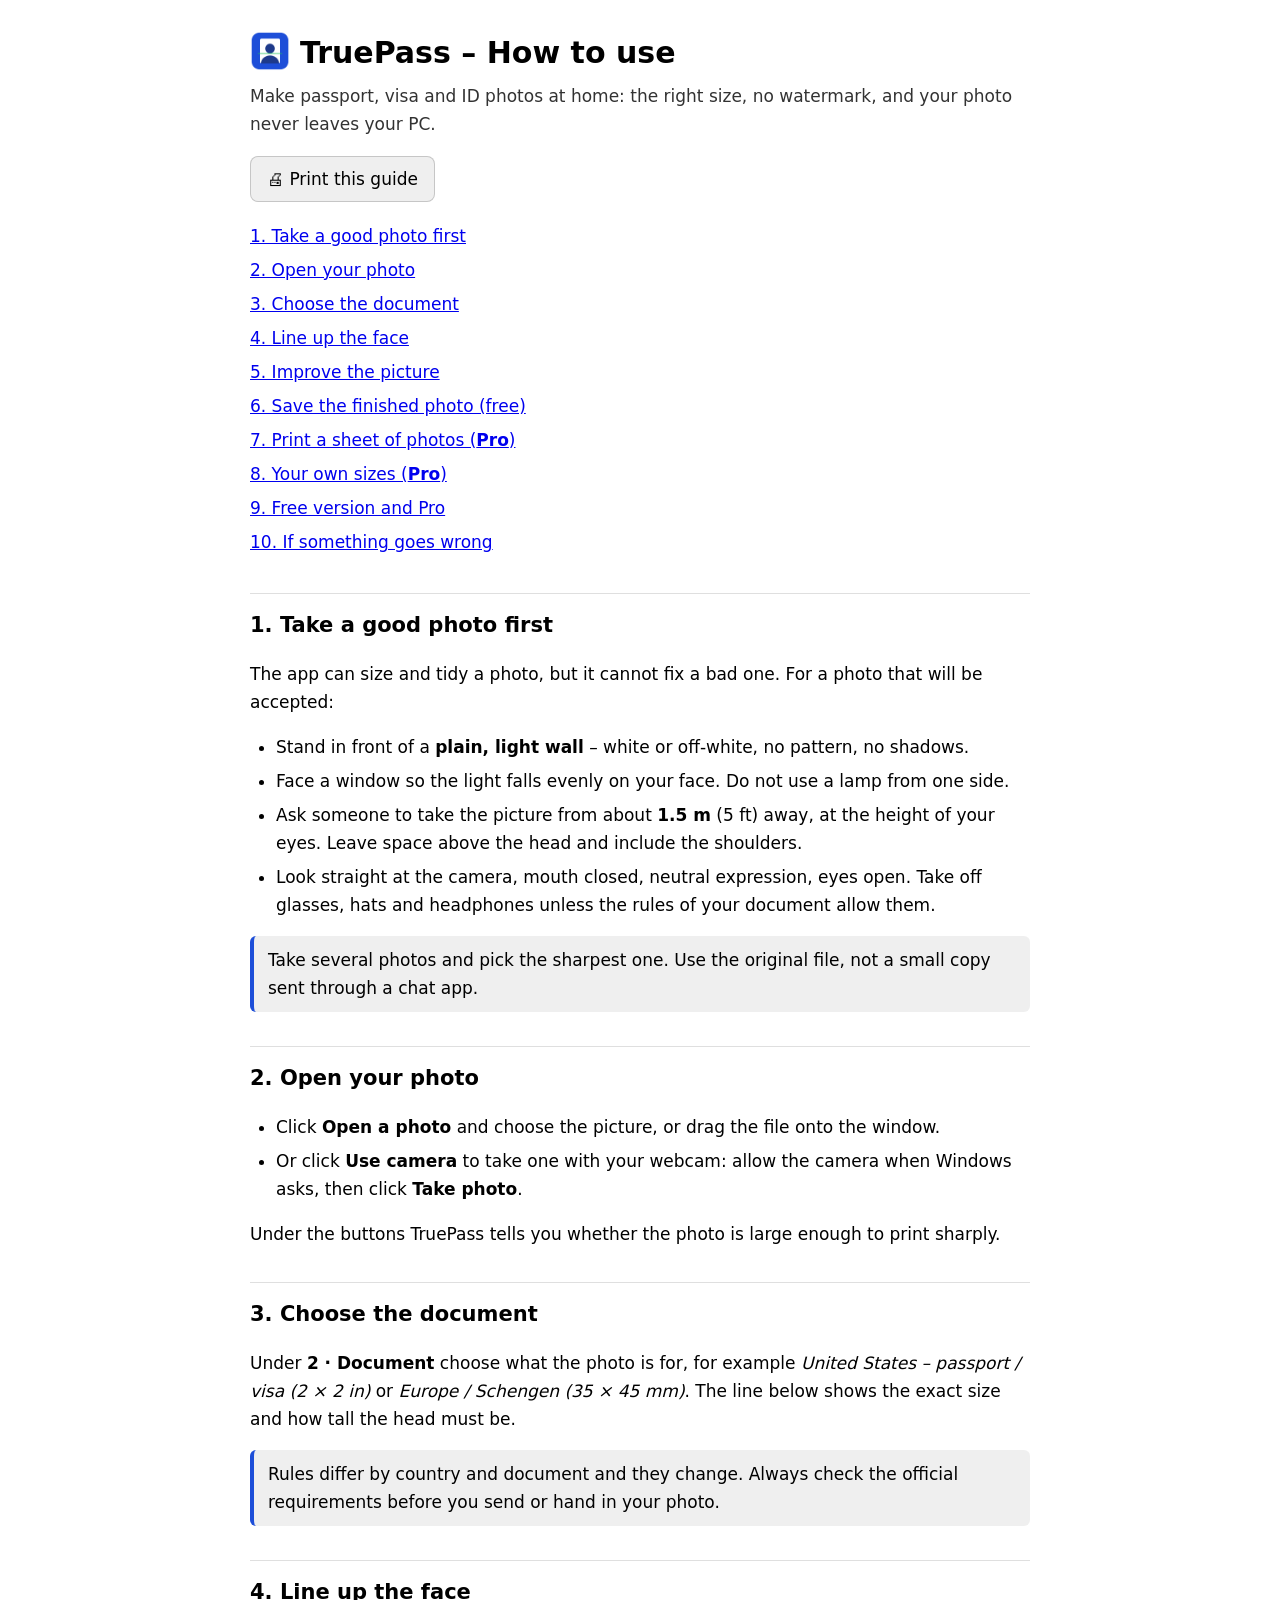
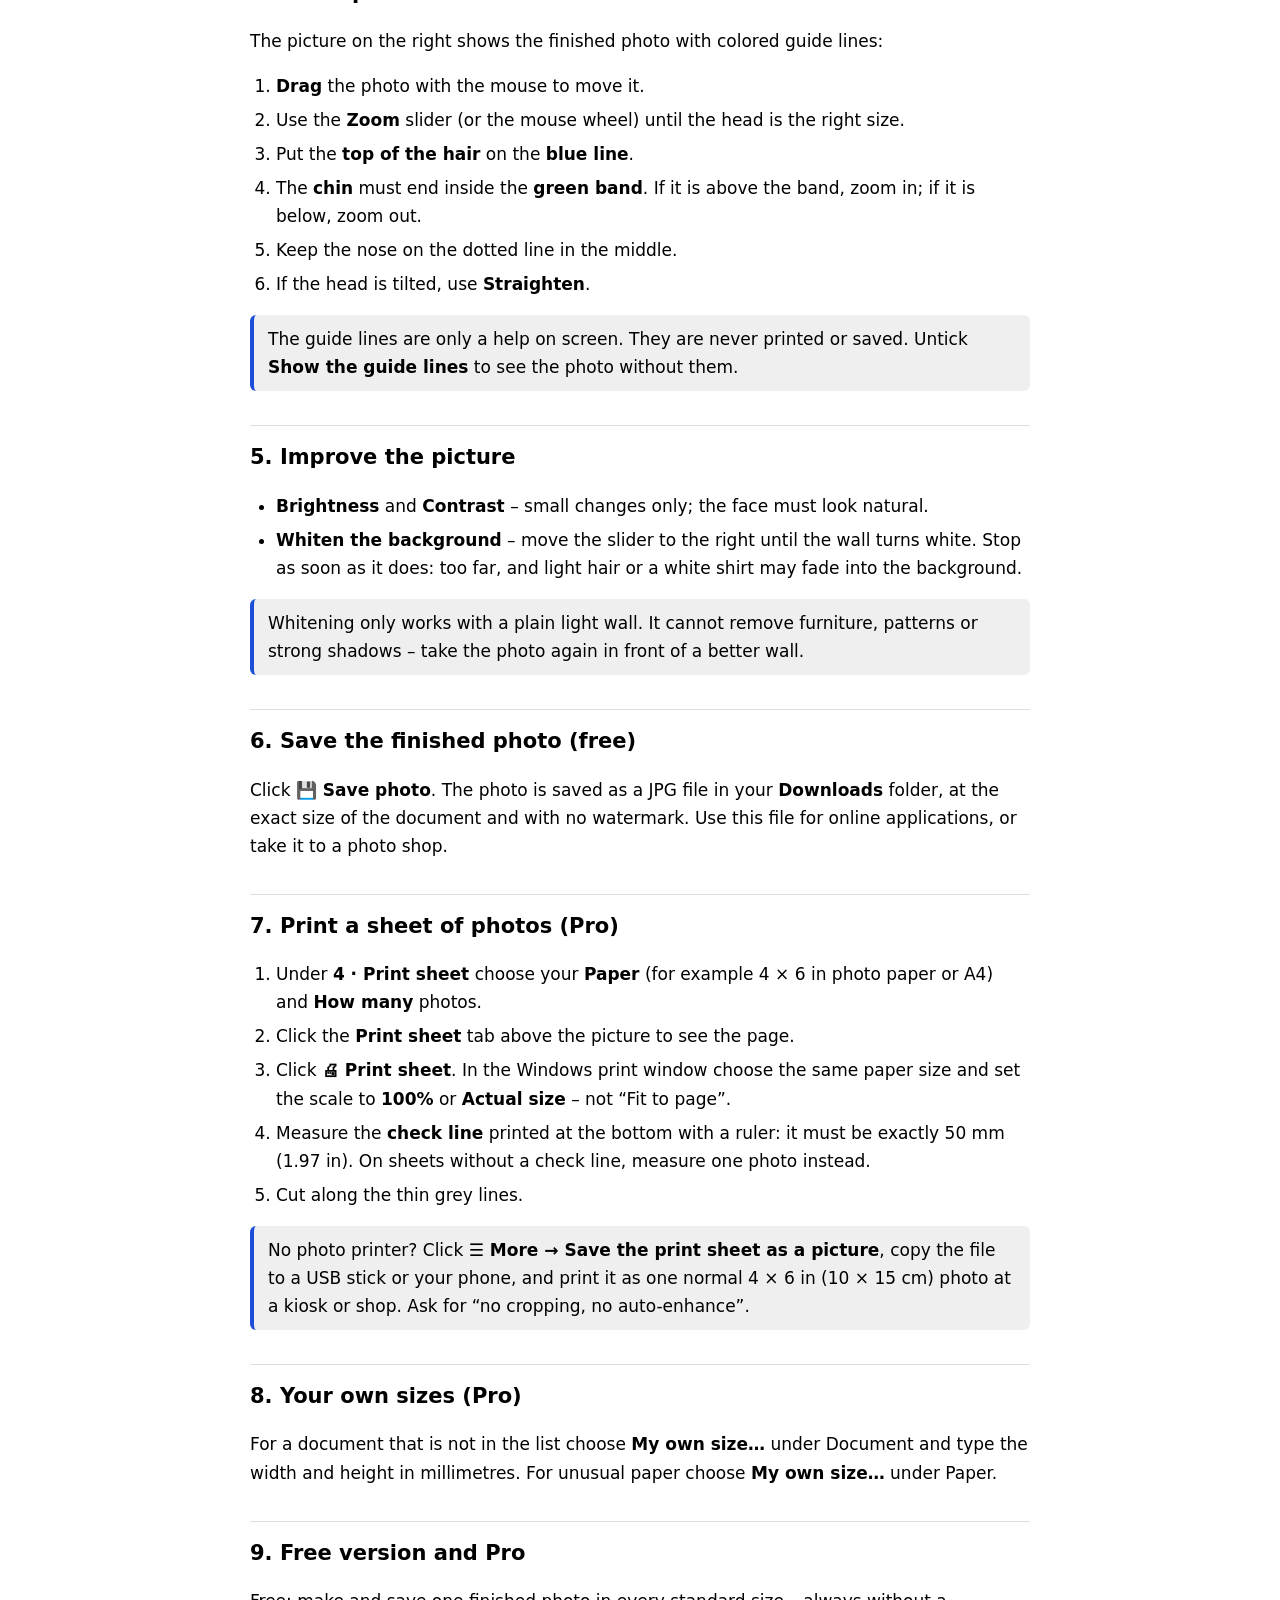
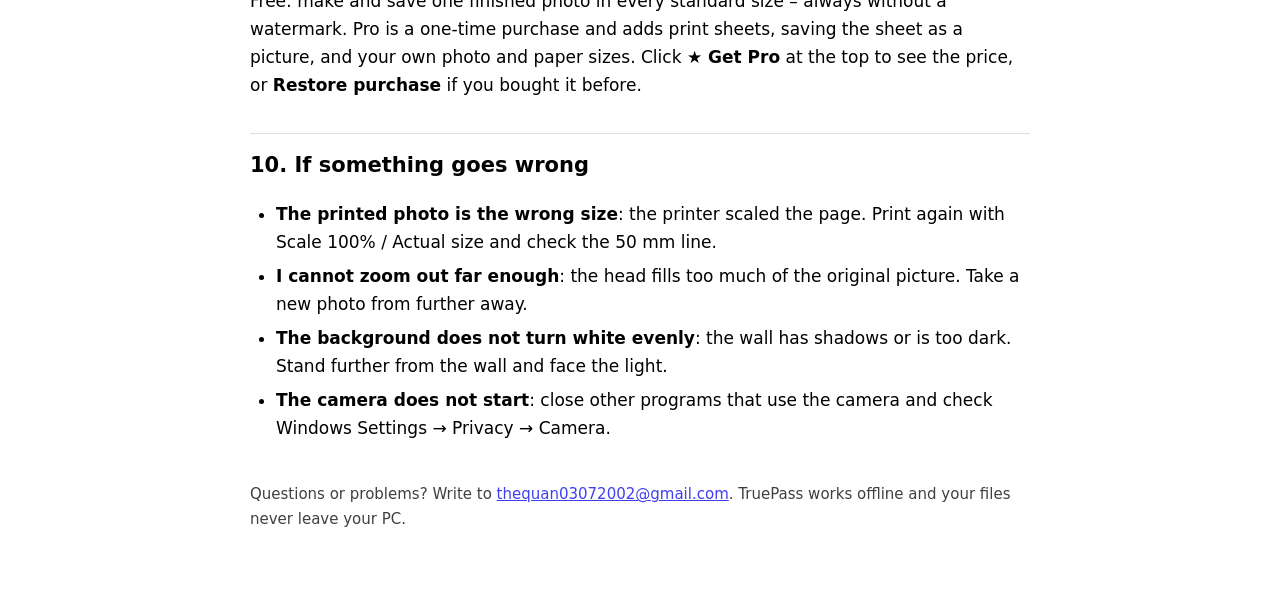
==== help.html @ 4501da46 "Add how-to-use guide" ====
<!doctype html><html lang="en"><head><meta charset="utf-8"><meta name="viewport" content="width=device-width, initial-scale=1"><title>TruePass – How to use</title><link rel="icon" href="icon-192.png"><style>:root{--a:#1d4ed8;color-scheme:light dark}body{font:17px/1.65 "Segoe UI",system-ui,sans-serif;max-width:780px;margin:0 auto;padding:28px 20px 60px}h1{font-size:30px;margin:0 0 4px}h1 img{vertical-align:-8px;border-radius:8px;margin-right:10px}h2{font-size:21px;margin:34px 0 8px;padding-top:14px;border-top:1px solid #8884}.lead{opacity:.8;margin:0 0 18px}ol,ul{padding-left:26px}li{margin:6px 0}.tip{border-left:4px solid var(--a);background:#8882;padding:10px 14px;border-radius:6px;margin:12px 0}.toc a{display:block;padding:3px 0}kbd{border:1px solid #8886;border-bottom-width:2px;border-radius:5px;padding:1px 6px;font:14px "Segoe UI",sans-serif}.foot{margin-top:40px;opacity:.75;font-size:15px}button{font:inherit;padding:8px 16px;border-radius:8px;border:1px solid #8886;cursor:pointer}@media print{.noprint{display:none}}</style></head><body><h1><img src="icon-192.png" width="40" height="40" alt="">TruePass – How to use</h1><p class="lead">Make passport, visa and ID photos at home: the right size, no watermark, and your photo never leaves your PC.</p><p class="noprint"><button onclick="print()">🖨 Print this guide</button></p><div class="toc noprint"><a href="#s0">1. Take a good photo first</a><a href="#s1">2. Open your photo</a><a href="#s2">3. Choose the document</a><a href="#s3">4. Line up the face</a><a href="#s4">5. Improve the picture</a><a href="#s5">6. Save the finished photo (free)</a><a href="#s6">7. Print a sheet of photos (<b>Pro</b>)</a><a href="#s7">8. Your own sizes (<b>Pro</b>)</a><a href="#s8">9. Free version and Pro</a><a href="#s9">10. If something goes wrong</a></div><h2 id="s0">1. Take a good photo first</h2><p>The app can size and tidy a photo, but it cannot fix a bad one. For a photo that will be accepted:</p><ul><li>Stand in front of a <b>plain, light wall</b> – white or off-white, no pattern, no shadows.</li><li>Face a window so the light falls evenly on your face. Do not use a lamp from one side.</li><li>Ask someone to take the picture from about <b>1.5 m</b> (5 ft) away, at the height of your eyes. Leave space above the head and include the shoulders.</li><li>Look straight at the camera, mouth closed, neutral expression, eyes open. Take off glasses, hats and headphones unless the rules of your document allow them.</li></ul><p class="tip">Take several photos and pick the sharpest one. Use the original file, not a small copy sent through a chat app.</p><h2 id="s1">2. Open your photo</h2><ul><li>Click <b>Open a photo</b> and choose the picture, or drag the file onto the window.</li><li>Or click <b>Use camera</b> to take one with your webcam: allow the camera when Windows asks, then click <b>Take photo</b>.</li></ul><p>Under the buttons TruePass tells you whether the photo is large enough to print sharply.</p><h2 id="s2">3. Choose the document</h2><p>Under <b>2 · Document</b> choose what the photo is for, for example <i>United States – passport / visa (2 × 2 in)</i> or <i>Europe / Schengen (35 × 45 mm)</i>. The line below shows the exact size and how tall the head must be.</p><p class="tip">Rules differ by country and document and they change. Always check the official requirements before you send or hand in your photo.</p><h2 id="s3">4. Line up the face</h2><p>The picture on the right shows the finished photo with colored guide lines:</p><ol><li><b>Drag</b> the photo with the mouse to move it.</li><li>Use the <b>Zoom</b> slider (or the mouse wheel) until the head is the right size.</li><li>Put the <b>top of the hair</b> on the <b>blue line</b>.</li><li>The <b>chin</b> must end inside the <b>green band</b>. If it is above the band, zoom in; if it is below, zoom out.</li><li>Keep the nose on the dotted line in the middle.</li><li>If the head is tilted, use <b>Straighten</b>.</li></ol><p class="tip">The guide lines are only a help on screen. They are never printed or saved. Untick <b>Show the guide lines</b> to see the photo without them.</p><h2 id="s4">5. Improve the picture</h2><ul><li><b>Brightness</b> and <b>Contrast</b> – small changes only; the face must look natural.</li><li><b>Whiten the background</b> – move the slider to the right until the wall turns white. Stop as soon as it does: too far, and light hair or a white shirt may fade into the background.</li></ul><p class="tip">Whitening only works with a plain light wall. It cannot remove furniture, patterns or strong shadows – take the photo again in front of a better wall.</p><h2 id="s5">6. Save the finished photo (free)</h2><p>Click <b>💾 Save photo</b>. The photo is saved as a JPG file in your <b>Downloads</b> folder, at the exact size of the document and with no watermark. Use this file for online applications, or take it to a photo shop.</p><h2 id="s6">7. Print a sheet of photos (<b>Pro</b>)</h2><ol><li>Under <b>4 · Print sheet</b> choose your <b>Paper</b> (for example 4 × 6 in photo paper or A4) and <b>How many</b> photos.</li><li>Click the <b>Print sheet</b> tab above the picture to see the page.</li><li>Click <b>🖨 Print sheet</b>. In the Windows print window choose the same paper size and set the scale to <b>100%</b> or <b>Actual size</b> – not “Fit to page”.</li><li>Measure the <b>check line</b> printed at the bottom with a ruler: it must be exactly 50 mm (1.97 in). On sheets without a check line, measure one photo instead.</li><li>Cut along the thin grey lines.</li></ol><p class="tip">No photo printer? Click <b>☰ More → Save the print sheet as a picture</b>, copy the file to a USB stick or your phone, and print it as one normal 4 × 6 in (10 × 15 cm) photo at a kiosk or shop. Ask for “no cropping, no auto-enhance”.</p><h2 id="s7">8. Your own sizes (<b>Pro</b>)</h2><p>For a document that is not in the list choose <b>My own size…</b> under Document and type the width and height in millimetres. For unusual paper choose <b>My own size…</b> under Paper.</p><h2 id="s8">9. Free version and Pro</h2><p>Free: make and save one finished photo in every standard size – always without a watermark. Pro is a one-time purchase and adds print sheets, saving the sheet as a picture, and your own photo and paper sizes. Click <b>★ Get Pro</b> at the top to see the price, or <b>Restore purchase</b> if you bought it before.</p><h2 id="s9">10. If something goes wrong</h2><ul><li><b>The printed photo is the wrong size</b>: the printer scaled the page. Print again with Scale 100% / Actual size and check the 50 mm line.</li><li><b>I cannot zoom out far enough</b>: the head fills too much of the original picture. Take a new photo from further away.</li><li><b>The background does not turn white evenly</b>: the wall has shadows or is too dark. Stand further from the wall and face the light.</li><li><b>The camera does not start</b>: close other programs that use the camera and check Windows Settings → Privacy → Camera.</li></ul><p class="foot">Questions or problems? Write to <a href="mailto:thequan03072002@gmail.com">thequan03072002@gmail.com</a>. TruePass works offline and your files never leave your PC.</p></body></html>
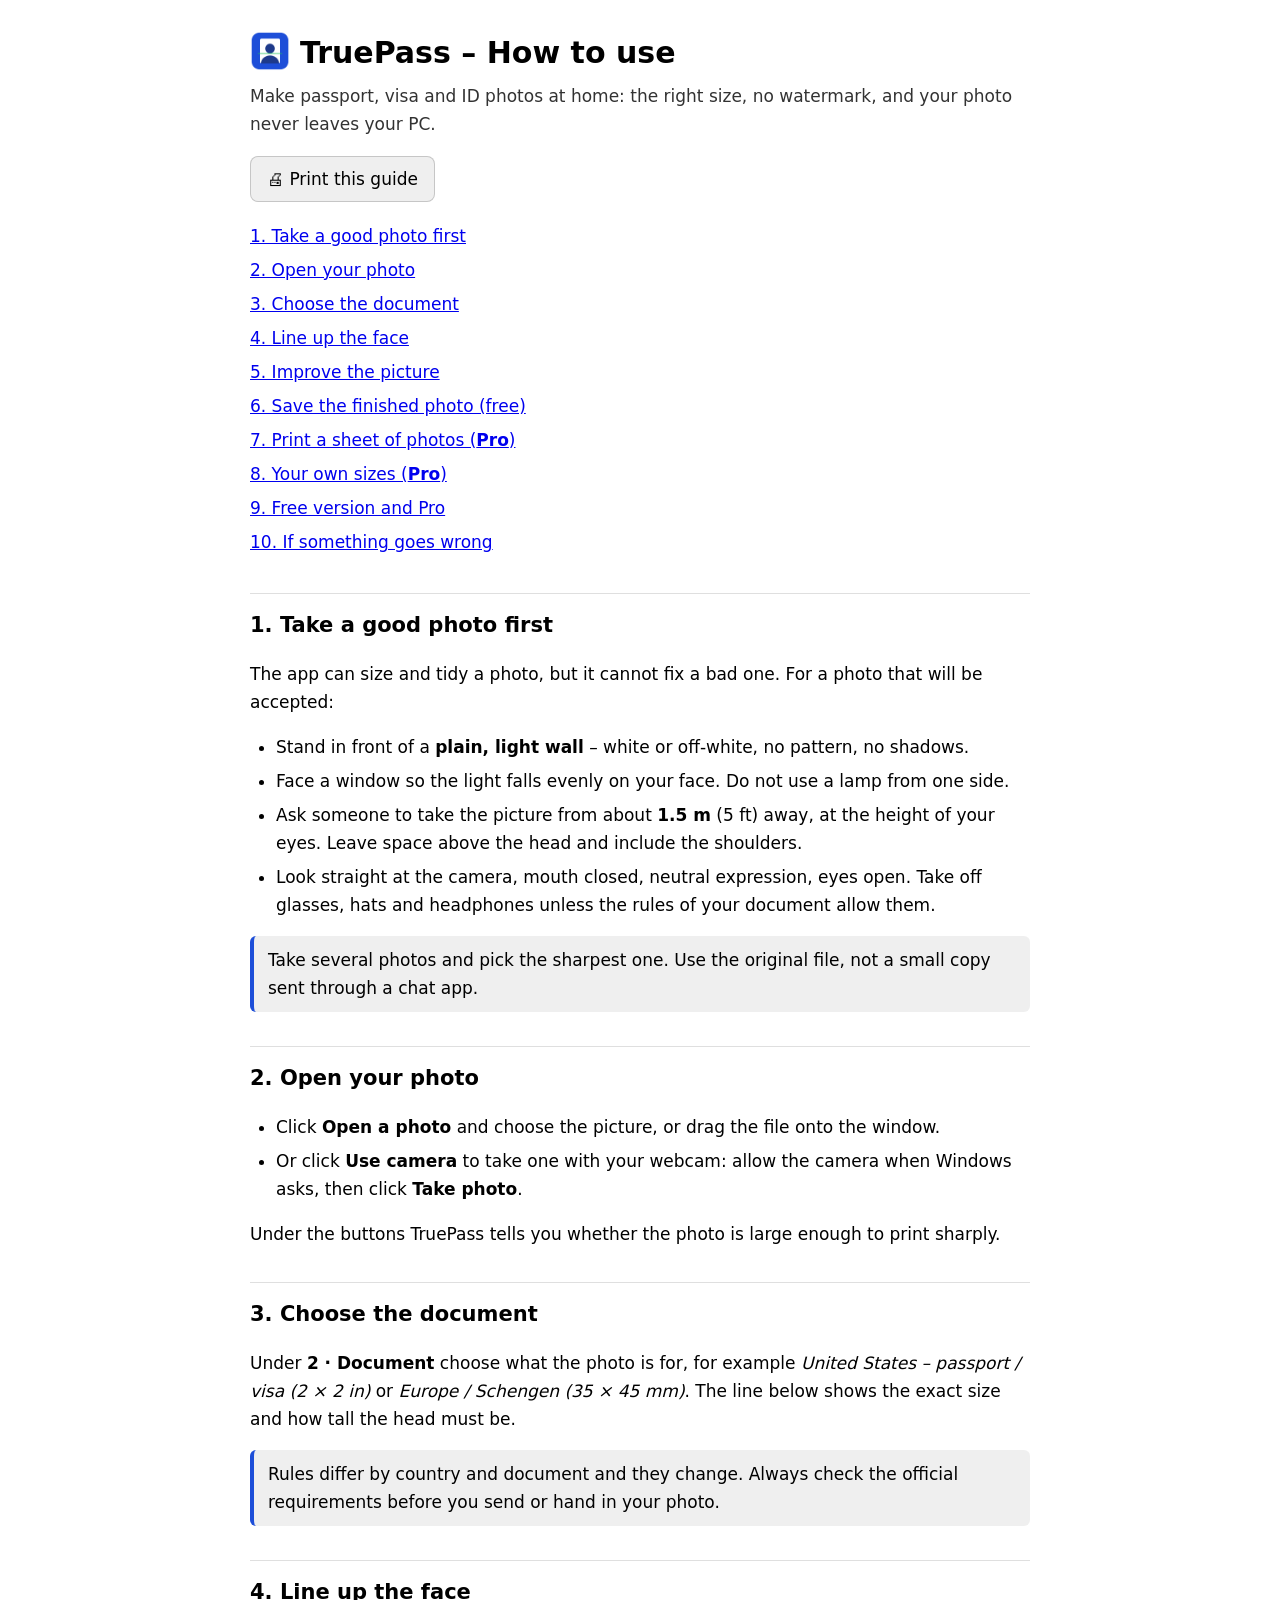
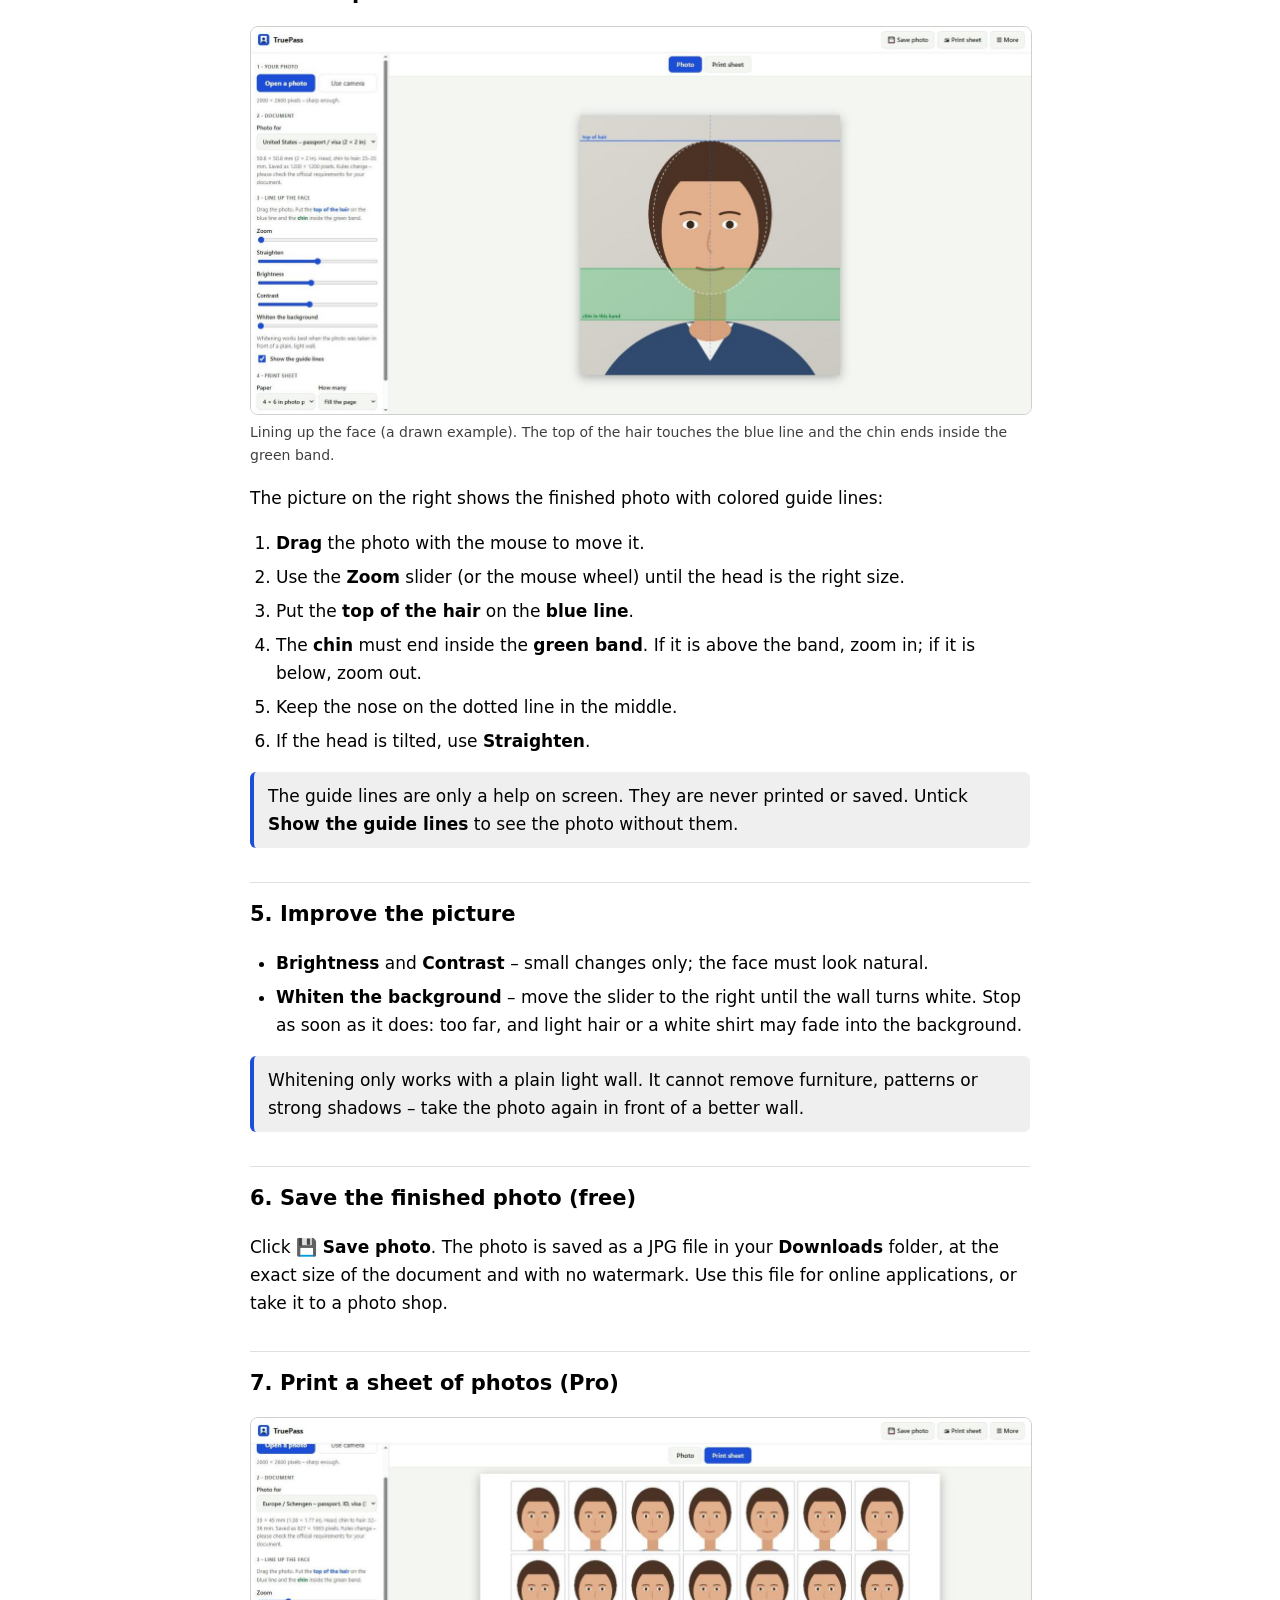
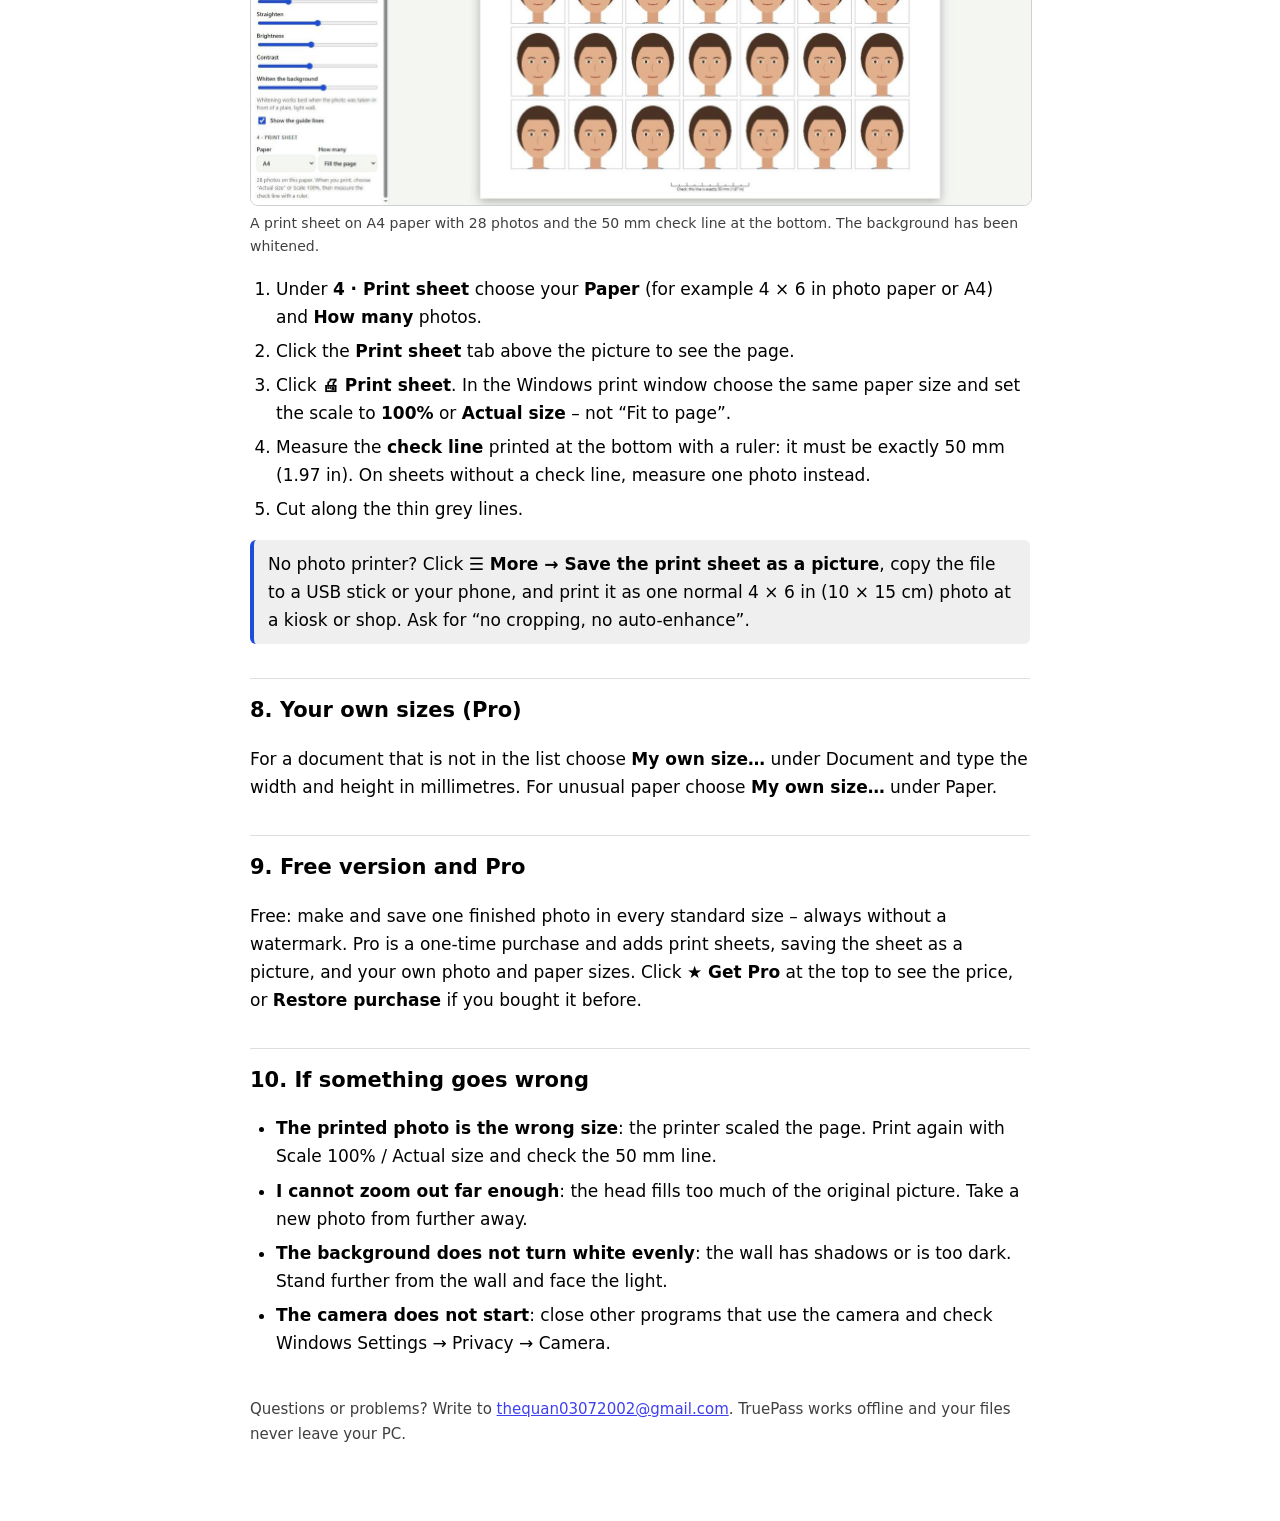
==== commit ba7bf684: "Add pictures to the guide" ====
--- a/help.html
+++ b/help.html
@@ -1 +1 @@
-<!doctype html><html lang="en"><head><meta charset="utf-8"><meta name="viewport" content="width=device-width, initial-scale=1"><title>TruePass – How to use</title><link rel="icon" href="icon-192.png"><style>:root{--a:#1d4ed8;color-scheme:light dark}body{font:17px/1.65 "Segoe UI",system-ui,sans-serif;max-width:780px;margin:0 auto;padding:28px 20px 60px}h1{font-size:30px;margin:0 0 4px}h1 img{vertical-align:-8px;border-radius:8px;margin-right:10px}h2{font-size:21px;margin:34px 0 8px;padding-top:14px;border-top:1px solid #8884}.lead{opacity:.8;margin:0 0 18px}ol,ul{padding-left:26px}li{margin:6px 0}.tip{border-left:4px solid var(--a);background:#8882;padding:10px 14px;border-radius:6px;margin:12px 0}.toc a{display:block;padding:3px 0}kbd{border:1px solid #8886;border-bottom-width:2px;border-radius:5px;padding:1px 6px;font:14px "Segoe UI",sans-serif}.foot{margin-top:40px;opacity:.75;font-size:15px}button{font:inherit;padding:8px 16px;border-radius:8px;border:1px solid #8886;cursor:pointer}@media print{.noprint{display:none}}</style></head><body><h1><img src="icon-192.png" width="40" height="40" alt="">TruePass – How to use</h1><p class="lead">Make passport, visa and ID photos at home: the right size, no watermark, and your photo never leaves your PC.</p><p class="noprint"><button onclick="print()">🖨 Print this guide</button></p><div class="toc noprint"><a href="#s0">1. Take a good photo first</a><a href="#s1">2. Open your photo</a><a href="#s2">3. Choose the document</a><a href="#s3">4. Line up the face</a><a href="#s4">5. Improve the picture</a><a href="#s5">6. Save the finished photo (free)</a><a href="#s6">7. Print a sheet of photos (<b>Pro</b>)</a><a href="#s7">8. Your own sizes (<b>Pro</b>)</a><a href="#s8">9. Free version and Pro</a><a href="#s9">10. If something goes wrong</a></div><h2 id="s0">1. Take a good photo first</h2><p>The app can size and tidy a photo, but it cannot fix a bad one. For a photo that will be accepted:</p><ul><li>Stand in front of a <b>plain, light wall</b> – white or off-white, no pattern, no shadows.</li><li>Face a window so the light falls evenly on your face. Do not use a lamp from one side.</li><li>Ask someone to take the picture from about <b>1.5 m</b> (5 ft) away, at the height of your eyes. Leave space above the head and include the shoulders.</li><li>Look straight at the camera, mouth closed, neutral expression, eyes open. Take off glasses, hats and headphones unless the rules of your document allow them.</li></ul><p class="tip">Take several photos and pick the sharpest one. Use the original file, not a small copy sent through a chat app.</p><h2 id="s1">2. Open your photo</h2><ul><li>Click <b>Open a photo</b> and choose the picture, or drag the file onto the window.</li><li>Or click <b>Use camera</b> to take one with your webcam: allow the camera when Windows asks, then click <b>Take photo</b>.</li></ul><p>Under the buttons TruePass tells you whether the photo is large enough to print sharply.</p><h2 id="s2">3. Choose the document</h2><p>Under <b>2 · Document</b> choose what the photo is for, for example <i>United States – passport / visa (2 × 2 in)</i> or <i>Europe / Schengen (35 × 45 mm)</i>. The line below shows the exact size and how tall the head must be.</p><p class="tip">Rules differ by country and document and they change. Always check the official requirements before you send or hand in your photo.</p><h2 id="s3">4. Line up the face</h2><p>The picture on the right shows the finished photo with colored guide lines:</p><ol><li><b>Drag</b> the photo with the mouse to move it.</li><li>Use the <b>Zoom</b> slider (or the mouse wheel) until the head is the right size.</li><li>Put the <b>top of the hair</b> on the <b>blue line</b>.</li><li>The <b>chin</b> must end inside the <b>green band</b>. If it is above the band, zoom in; if it is below, zoom out.</li><li>Keep the nose on the dotted line in the middle.</li><li>If the head is tilted, use <b>Straighten</b>.</li></ol><p class="tip">The guide lines are only a help on screen. They are never printed or saved. Untick <b>Show the guide lines</b> to see the photo without them.</p><h2 id="s4">5. Improve the picture</h2><ul><li><b>Brightness</b> and <b>Contrast</b> – small changes only; the face must look natural.</li><li><b>Whiten the background</b> – move the slider to the right until the wall turns white. Stop as soon as it does: too far, and light hair or a white shirt may fade into the background.</li></ul><p class="tip">Whitening only works with a plain light wall. It cannot remove furniture, patterns or strong shadows – take the photo again in front of a better wall.</p><h2 id="s5">6. Save the finished photo (free)</h2><p>Click <b>💾 Save photo</b>. The photo is saved as a JPG file in your <b>Downloads</b> folder, at the exact size of the document and with no watermark. Use this file for online applications, or take it to a photo shop.</p><h2 id="s6">7. Print a sheet of photos (<b>Pro</b>)</h2><ol><li>Under <b>4 · Print sheet</b> choose your <b>Paper</b> (for example 4 × 6 in photo paper or A4) and <b>How many</b> photos.</li><li>Click the <b>Print sheet</b> tab above the picture to see the page.</li><li>Click <b>🖨 Print sheet</b>. In the Windows print window choose the same paper size and set the scale to <b>100%</b> or <b>Actual size</b> – not “Fit to page”.</li><li>Measure the <b>check line</b> printed at the bottom with a ruler: it must be exactly 50 mm (1.97 in). On sheets without a check line, measure one photo instead.</li><li>Cut along the thin grey lines.</li></ol><p class="tip">No photo printer? Click <b>☰ More → Save the print sheet as a picture</b>, copy the file to a USB stick or your phone, and print it as one normal 4 × 6 in (10 × 15 cm) photo at a kiosk or shop. Ask for “no cropping, no auto-enhance”.</p><h2 id="s7">8. Your own sizes (<b>Pro</b>)</h2><p>For a document that is not in the list choose <b>My own size…</b> under Document and type the width and height in millimetres. For unusual paper choose <b>My own size…</b> under Paper.</p><h2 id="s8">9. Free version and Pro</h2><p>Free: make and save one finished photo in every standard size – always without a watermark. Pro is a one-time purchase and adds print sheets, saving the sheet as a picture, and your own photo and paper sizes. Click <b>★ Get Pro</b> at the top to see the price, or <b>Restore purchase</b> if you bought it before.</p><h2 id="s9">10. If something goes wrong</h2><ul><li><b>The printed photo is the wrong size</b>: the printer scaled the page. Print again with Scale 100% / Actual size and check the 50 mm line.</li><li><b>I cannot zoom out far enough</b>: the head fills too much of the original picture. Take a new photo from further away.</li><li><b>The background does not turn white evenly</b>: the wall has shadows or is too dark. Stand further from the wall and face the light.</li><li><b>The camera does not start</b>: close other programs that use the camera and check Windows Settings → Privacy → Camera.</li></ul><p class="foot">Questions or problems? Write to <a href="mailto:thequan03072002@gmail.com">thequan03072002@gmail.com</a>. TruePass works offline and your files never leave your PC.</p></body></html>+<!doctype html><html lang="en"><head><meta charset="utf-8"><meta name="viewport" content="width=device-width, initial-scale=1"><title>TruePass – How to use</title><link rel="icon" href="icon-192.png"><style>:root{--a:#1d4ed8;color-scheme:light dark}body{font:17px/1.65 "Segoe UI",system-ui,sans-serif;max-width:780px;margin:0 auto;padding:28px 20px 60px}h1{font-size:30px;margin:0 0 4px}h1 img{vertical-align:-8px;border-radius:8px;margin-right:10px}h2{font-size:21px;margin:34px 0 8px;padding-top:14px;border-top:1px solid #8884}.lead{opacity:.8;margin:0 0 18px}ol,ul{padding-left:26px}li{margin:6px 0}.tip{border-left:4px solid var(--a);background:#8882;padding:10px 14px;border-radius:6px;margin:12px 0}.toc a{display:block;padding:3px 0}kbd{border:1px solid #8886;border-bottom-width:2px;border-radius:5px;padding:1px 6px;font:14px "Segoe UI",sans-serif}.foot{margin-top:40px;opacity:.75;font-size:15px}button{font:inherit;padding:8px 16px;border-radius:8px;border:1px solid #8886;cursor:pointer}@media print{.noprint{display:none}}figure{margin:16px 0}figure img{display:block;max-width:100%;height:auto;border:1px solid #8886;border-radius:8px}figcaption{font-size:14px;opacity:.75;margin-top:6px}</style></head><body><h1><img src="icon-192.png" width="40" height="40" alt="">TruePass – How to use</h1><p class="lead">Make passport, visa and ID photos at home: the right size, no watermark, and your photo never leaves your PC.</p><p class="noprint"><button onclick="print()">🖨 Print this guide</button></p><div class="toc noprint"><a href="#s0">1. Take a good photo first</a><a href="#s1">2. Open your photo</a><a href="#s2">3. Choose the document</a><a href="#s3">4. Line up the face</a><a href="#s4">5. Improve the picture</a><a href="#s5">6. Save the finished photo (free)</a><a href="#s6">7. Print a sheet of photos (<b>Pro</b>)</a><a href="#s7">8. Your own sizes (<b>Pro</b>)</a><a href="#s8">9. Free version and Pro</a><a href="#s9">10. If something goes wrong</a></div><h2 id="s0">1. Take a good photo first</h2><p>The app can size and tidy a photo, but it cannot fix a bad one. For a photo that will be accepted:</p><ul><li>Stand in front of a <b>plain, light wall</b> – white or off-white, no pattern, no shadows.</li><li>Face a window so the light falls evenly on your face. Do not use a lamp from one side.</li><li>Ask someone to take the picture from about <b>1.5 m</b> (5 ft) away, at the height of your eyes. Leave space above the head and include the shoulders.</li><li>Look straight at the camera, mouth closed, neutral expression, eyes open. Take off glasses, hats and headphones unless the rules of your document allow them.</li></ul><p class="tip">Take several photos and pick the sharpest one. Use the original file, not a small copy sent through a chat app.</p><h2 id="s1">2. Open your photo</h2><ul><li>Click <b>Open a photo</b> and choose the picture, or drag the file onto the window.</li><li>Or click <b>Use camera</b> to take one with your webcam: allow the camera when Windows asks, then click <b>Take photo</b>.</li></ul><p>Under the buttons TruePass tells you whether the photo is large enough to print sharply.</p><h2 id="s2">3. Choose the document</h2><p>Under <b>2 · Document</b> choose what the photo is for, for example <i>United States – passport / visa (2 × 2 in)</i> or <i>Europe / Schengen (35 × 45 mm)</i>. The line below shows the exact size and how tall the head must be.</p><p class="tip">Rules differ by country and document and they change. Always check the official requirements before you send or hand in your photo.</p><h2 id="s3">4. Line up the face</h2><figure><img src="help-1.jpg" alt="" loading="lazy"><figcaption>Lining up the face (a drawn example). The top of the hair touches the blue line and the chin ends inside the green band.</figcaption></figure><p>The picture on the right shows the finished photo with colored guide lines:</p><ol><li><b>Drag</b> the photo with the mouse to move it.</li><li>Use the <b>Zoom</b> slider (or the mouse wheel) until the head is the right size.</li><li>Put the <b>top of the hair</b> on the <b>blue line</b>.</li><li>The <b>chin</b> must end inside the <b>green band</b>. If it is above the band, zoom in; if it is below, zoom out.</li><li>Keep the nose on the dotted line in the middle.</li><li>If the head is tilted, use <b>Straighten</b>.</li></ol><p class="tip">The guide lines are only a help on screen. They are never printed or saved. Untick <b>Show the guide lines</b> to see the photo without them.</p><h2 id="s4">5. Improve the picture</h2><ul><li><b>Brightness</b> and <b>Contrast</b> – small changes only; the face must look natural.</li><li><b>Whiten the background</b> – move the slider to the right until the wall turns white. Stop as soon as it does: too far, and light hair or a white shirt may fade into the background.</li></ul><p class="tip">Whitening only works with a plain light wall. It cannot remove furniture, patterns or strong shadows – take the photo again in front of a better wall.</p><h2 id="s5">6. Save the finished photo (free)</h2><p>Click <b>💾 Save photo</b>. The photo is saved as a JPG file in your <b>Downloads</b> folder, at the exact size of the document and with no watermark. Use this file for online applications, or take it to a photo shop.</p><h2 id="s6">7. Print a sheet of photos (<b>Pro</b>)</h2><figure><img src="help-2.jpg" alt="" loading="lazy"><figcaption>A print sheet on A4 paper with 28 photos and the 50 mm check line at the bottom. The background has been whitened.</figcaption></figure><ol><li>Under <b>4 · Print sheet</b> choose your <b>Paper</b> (for example 4 × 6 in photo paper or A4) and <b>How many</b> photos.</li><li>Click the <b>Print sheet</b> tab above the picture to see the page.</li><li>Click <b>🖨 Print sheet</b>. In the Windows print window choose the same paper size and set the scale to <b>100%</b> or <b>Actual size</b> – not “Fit to page”.</li><li>Measure the <b>check line</b> printed at the bottom with a ruler: it must be exactly 50 mm (1.97 in). On sheets without a check line, measure one photo instead.</li><li>Cut along the thin grey lines.</li></ol><p class="tip">No photo printer? Click <b>☰ More → Save the print sheet as a picture</b>, copy the file to a USB stick or your phone, and print it as one normal 4 × 6 in (10 × 15 cm) photo at a kiosk or shop. Ask for “no cropping, no auto-enhance”.</p><h2 id="s7">8. Your own sizes (<b>Pro</b>)</h2><p>For a document that is not in the list choose <b>My own size…</b> under Document and type the width and height in millimetres. For unusual paper choose <b>My own size…</b> under Paper.</p><h2 id="s8">9. Free version and Pro</h2><p>Free: make and save one finished photo in every standard size – always without a watermark. Pro is a one-time purchase and adds print sheets, saving the sheet as a picture, and your own photo and paper sizes. Click <b>★ Get Pro</b> at the top to see the price, or <b>Restore purchase</b> if you bought it before.</p><h2 id="s9">10. If something goes wrong</h2><ul><li><b>The printed photo is the wrong size</b>: the printer scaled the page. Print again with Scale 100% / Actual size and check the 50 mm line.</li><li><b>I cannot zoom out far enough</b>: the head fills too much of the original picture. Take a new photo from further away.</li><li><b>The background does not turn white evenly</b>: the wall has shadows or is too dark. Stand further from the wall and face the light.</li><li><b>The camera does not start</b>: close other programs that use the camera and check Windows Settings → Privacy → Camera.</li></ul><p class="foot">Questions or problems? Write to <a href="mailto:thequan03072002@gmail.com">thequan03072002@gmail.com</a>. TruePass works offline and your files never leave your PC.</p></body></html>
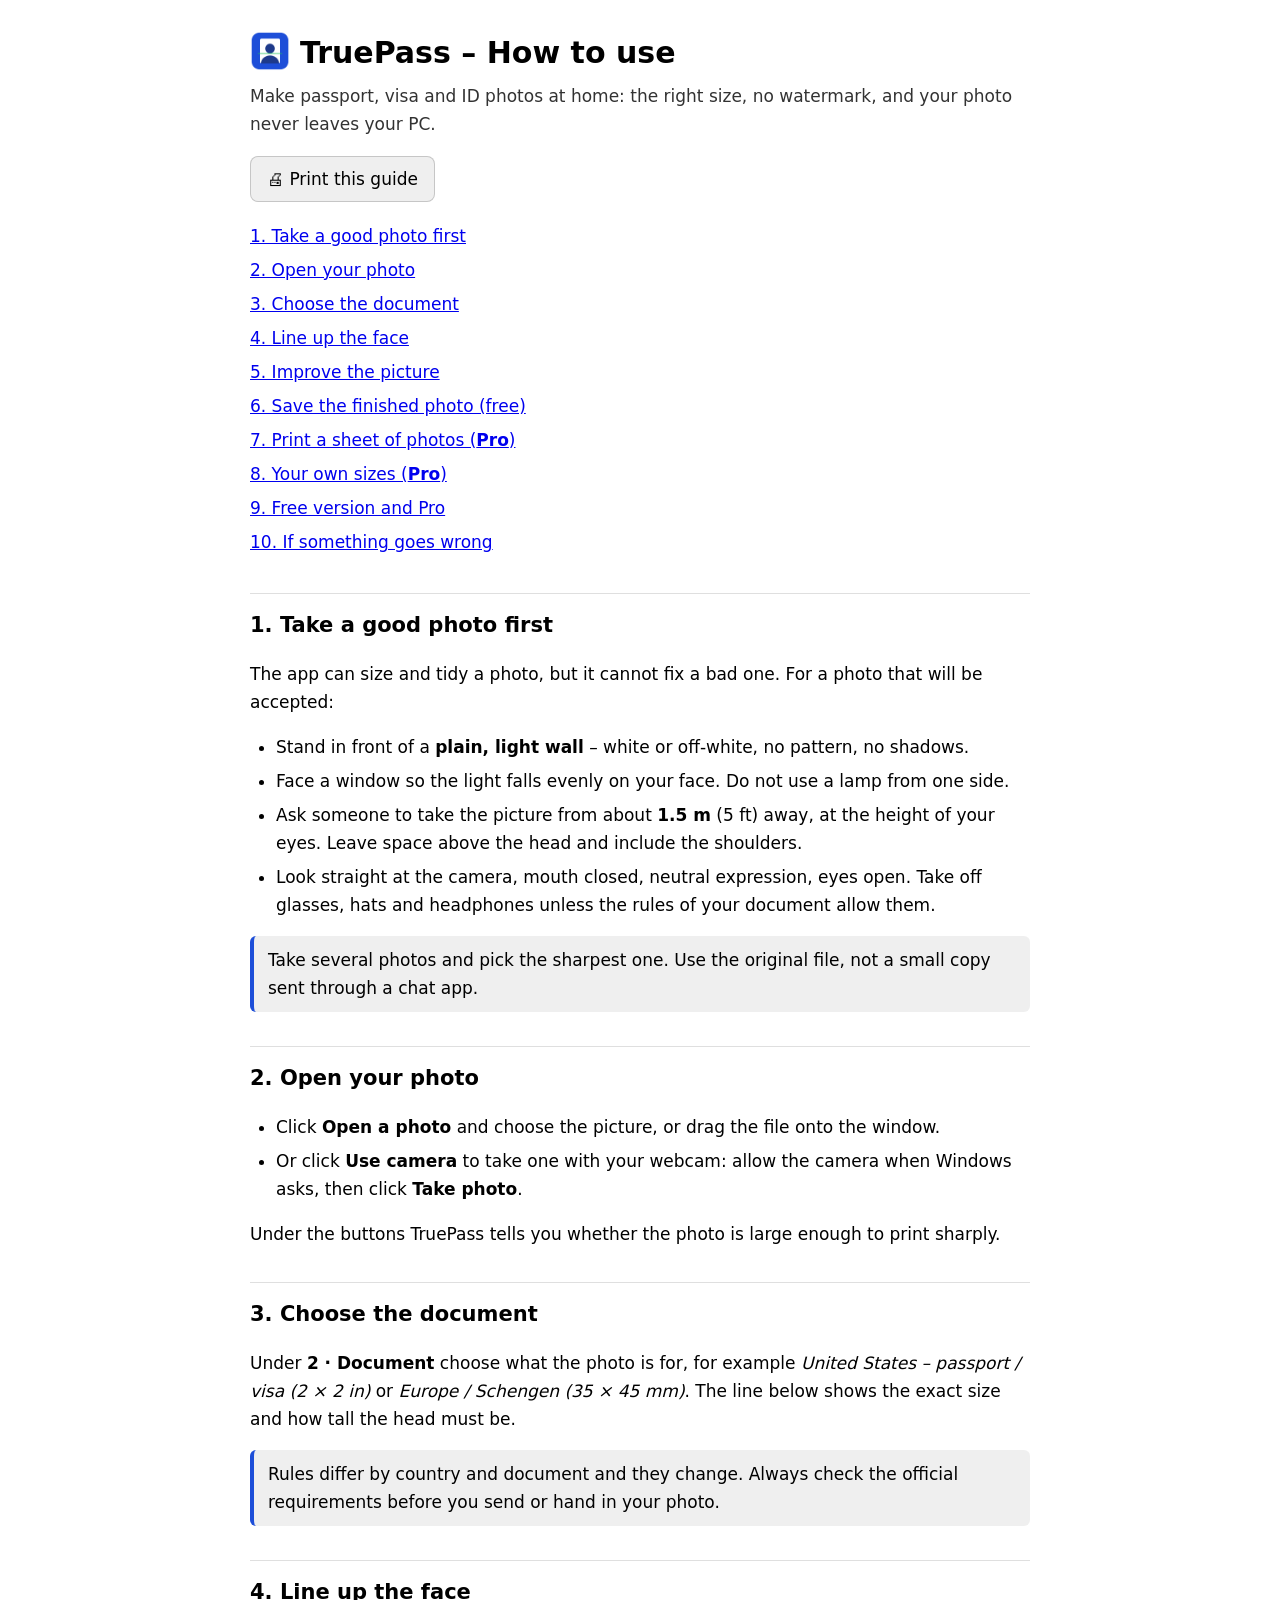
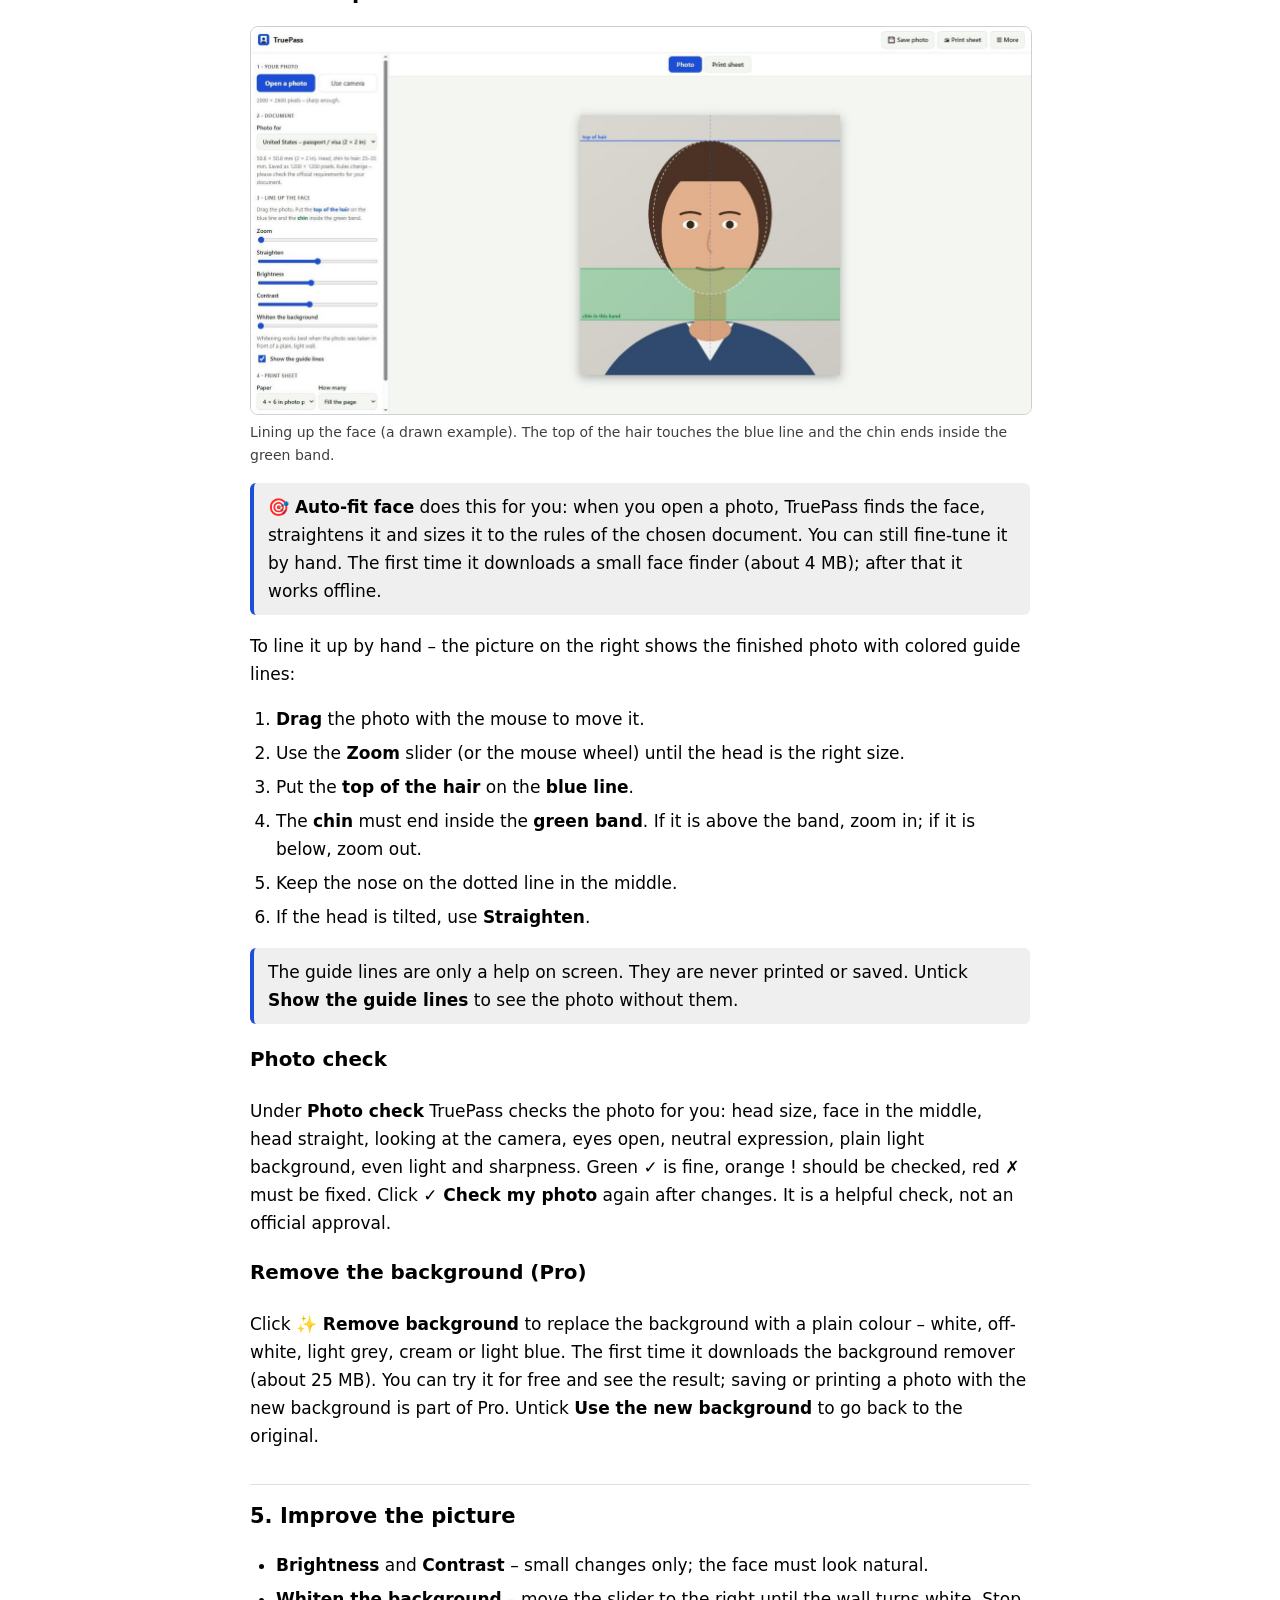
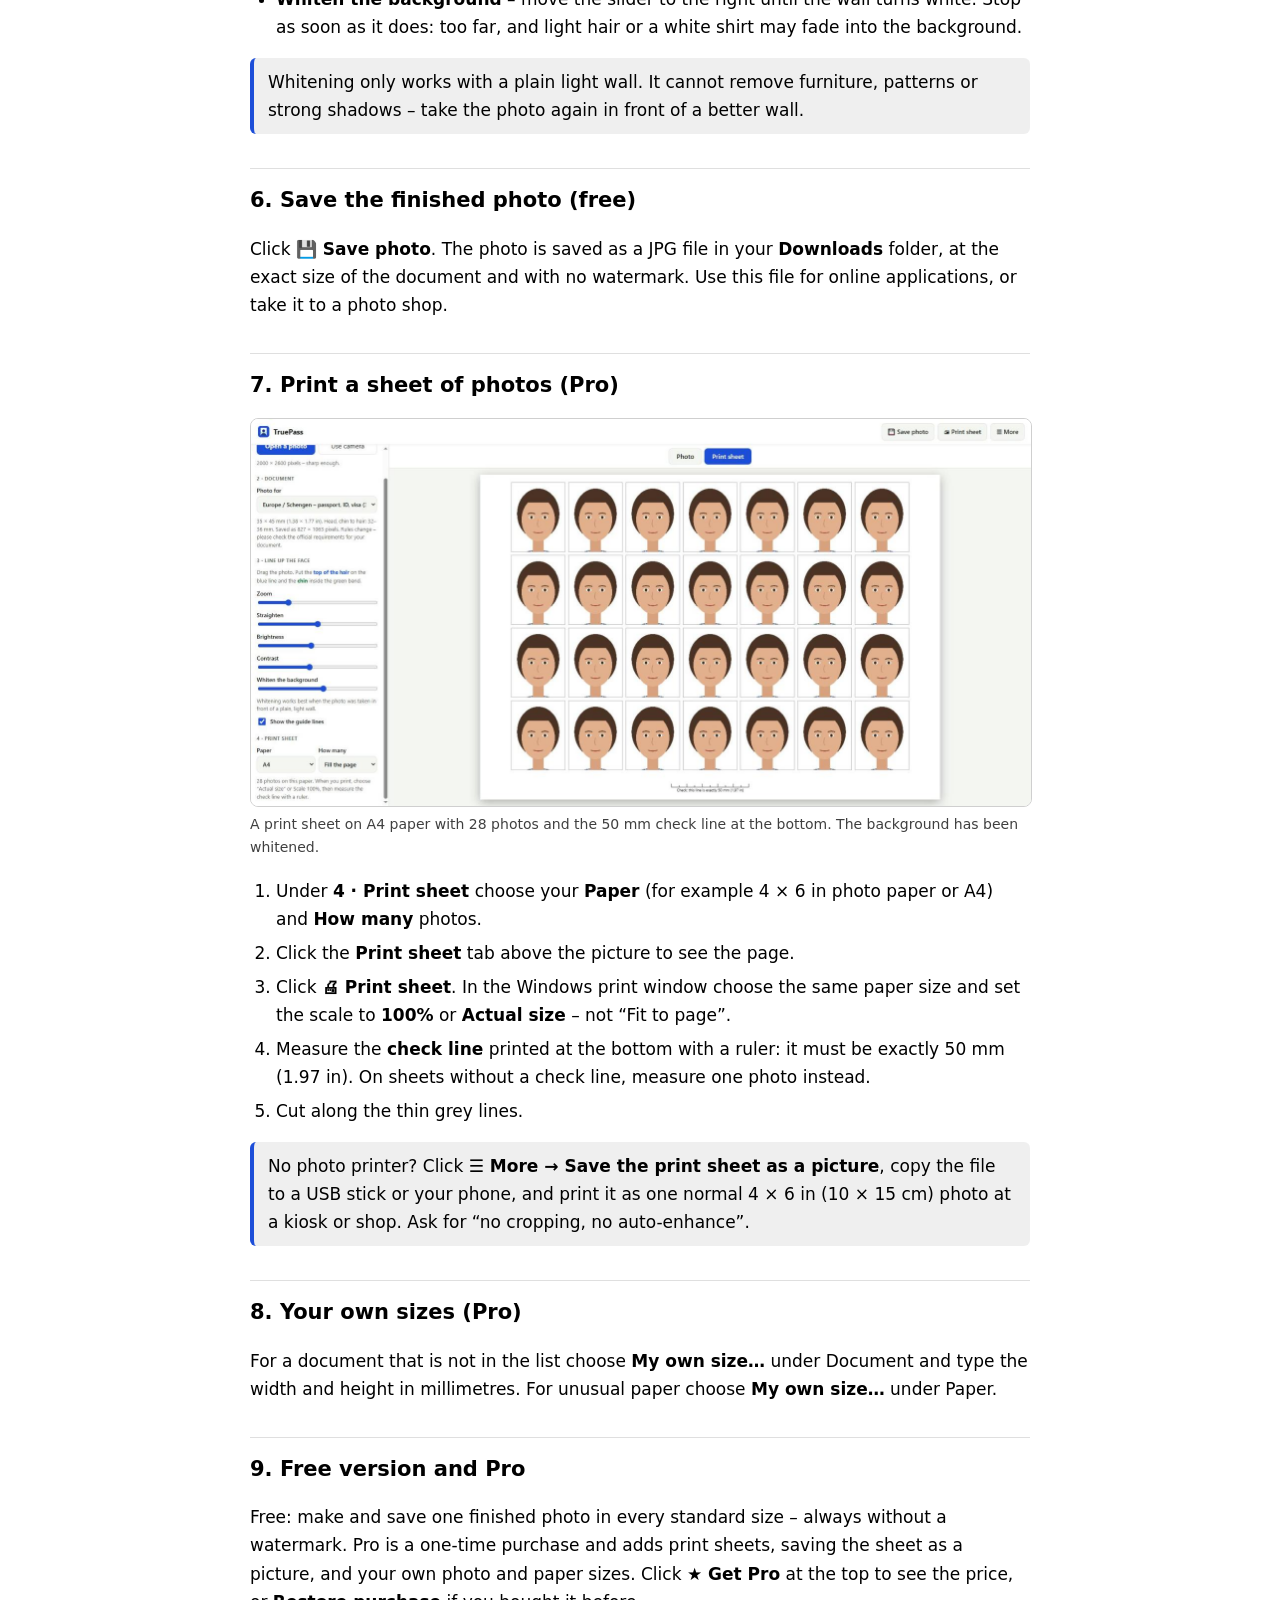
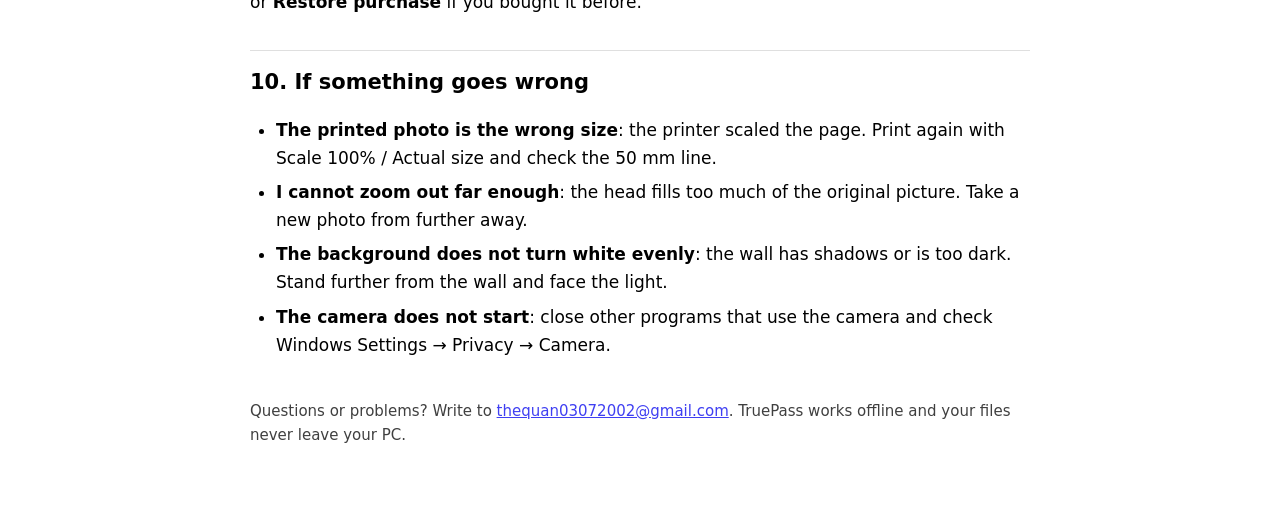
==== commit d7093976: "Restore guide link, guide for new AI tools" ====
--- a/help.html
+++ b/help.html
@@ -1 +1 @@
-<!doctype html><html lang="en"><head><meta charset="utf-8"><meta name="viewport" content="width=device-width, initial-scale=1"><title>TruePass – How to use</title><link rel="icon" href="icon-192.png"><style>:root{--a:#1d4ed8;color-scheme:light dark}body{font:17px/1.65 "Segoe UI",system-ui,sans-serif;max-width:780px;margin:0 auto;padding:28px 20px 60px}h1{font-size:30px;margin:0 0 4px}h1 img{vertical-align:-8px;border-radius:8px;margin-right:10px}h2{font-size:21px;margin:34px 0 8px;padding-top:14px;border-top:1px solid #8884}.lead{opacity:.8;margin:0 0 18px}ol,ul{padding-left:26px}li{margin:6px 0}.tip{border-left:4px solid var(--a);background:#8882;padding:10px 14px;border-radius:6px;margin:12px 0}.toc a{display:block;padding:3px 0}kbd{border:1px solid #8886;border-bottom-width:2px;border-radius:5px;padding:1px 6px;font:14px "Segoe UI",sans-serif}.foot{margin-top:40px;opacity:.75;font-size:15px}button{font:inherit;padding:8px 16px;border-radius:8px;border:1px solid #8886;cursor:pointer}@media print{.noprint{display:none}}figure{margin:16px 0}figure img{display:block;max-width:100%;height:auto;border:1px solid #8886;border-radius:8px}figcaption{font-size:14px;opacity:.75;margin-top:6px}</style></head><body><h1><img src="icon-192.png" width="40" height="40" alt="">TruePass – How to use</h1><p class="lead">Make passport, visa and ID photos at home: the right size, no watermark, and your photo never leaves your PC.</p><p class="noprint"><button onclick="print()">🖨 Print this guide</button></p><div class="toc noprint"><a href="#s0">1. Take a good photo first</a><a href="#s1">2. Open your photo</a><a href="#s2">3. Choose the document</a><a href="#s3">4. Line up the face</a><a href="#s4">5. Improve the picture</a><a href="#s5">6. Save the finished photo (free)</a><a href="#s6">7. Print a sheet of photos (<b>Pro</b>)</a><a href="#s7">8. Your own sizes (<b>Pro</b>)</a><a href="#s8">9. Free version and Pro</a><a href="#s9">10. If something goes wrong</a></div><h2 id="s0">1. Take a good photo first</h2><p>The app can size and tidy a photo, but it cannot fix a bad one. For a photo that will be accepted:</p><ul><li>Stand in front of a <b>plain, light wall</b> – white or off-white, no pattern, no shadows.</li><li>Face a window so the light falls evenly on your face. Do not use a lamp from one side.</li><li>Ask someone to take the picture from about <b>1.5 m</b> (5 ft) away, at the height of your eyes. Leave space above the head and include the shoulders.</li><li>Look straight at the camera, mouth closed, neutral expression, eyes open. Take off glasses, hats and headphones unless the rules of your document allow them.</li></ul><p class="tip">Take several photos and pick the sharpest one. Use the original file, not a small copy sent through a chat app.</p><h2 id="s1">2. Open your photo</h2><ul><li>Click <b>Open a photo</b> and choose the picture, or drag the file onto the window.</li><li>Or click <b>Use camera</b> to take one with your webcam: allow the camera when Windows asks, then click <b>Take photo</b>.</li></ul><p>Under the buttons TruePass tells you whether the photo is large enough to print sharply.</p><h2 id="s2">3. Choose the document</h2><p>Under <b>2 · Document</b> choose what the photo is for, for example <i>United States – passport / visa (2 × 2 in)</i> or <i>Europe / Schengen (35 × 45 mm)</i>. The line below shows the exact size and how tall the head must be.</p><p class="tip">Rules differ by country and document and they change. Always check the official requirements before you send or hand in your photo.</p><h2 id="s3">4. Line up the face</h2><figure><img src="help-1.jpg" alt="" loading="lazy"><figcaption>Lining up the face (a drawn example). The top of the hair touches the blue line and the chin ends inside the green band.</figcaption></figure><p>The picture on the right shows the finished photo with colored guide lines:</p><ol><li><b>Drag</b> the photo with the mouse to move it.</li><li>Use the <b>Zoom</b> slider (or the mouse wheel) until the head is the right size.</li><li>Put the <b>top of the hair</b> on the <b>blue line</b>.</li><li>The <b>chin</b> must end inside the <b>green band</b>. If it is above the band, zoom in; if it is below, zoom out.</li><li>Keep the nose on the dotted line in the middle.</li><li>If the head is tilted, use <b>Straighten</b>.</li></ol><p class="tip">The guide lines are only a help on screen. They are never printed or saved. Untick <b>Show the guide lines</b> to see the photo without them.</p><h2 id="s4">5. Improve the picture</h2><ul><li><b>Brightness</b> and <b>Contrast</b> – small changes only; the face must look natural.</li><li><b>Whiten the background</b> – move the slider to the right until the wall turns white. Stop as soon as it does: too far, and light hair or a white shirt may fade into the background.</li></ul><p class="tip">Whitening only works with a plain light wall. It cannot remove furniture, patterns or strong shadows – take the photo again in front of a better wall.</p><h2 id="s5">6. Save the finished photo (free)</h2><p>Click <b>💾 Save photo</b>. The photo is saved as a JPG file in your <b>Downloads</b> folder, at the exact size of the document and with no watermark. Use this file for online applications, or take it to a photo shop.</p><h2 id="s6">7. Print a sheet of photos (<b>Pro</b>)</h2><figure><img src="help-2.jpg" alt="" loading="lazy"><figcaption>A print sheet on A4 paper with 28 photos and the 50 mm check line at the bottom. The background has been whitened.</figcaption></figure><ol><li>Under <b>4 · Print sheet</b> choose your <b>Paper</b> (for example 4 × 6 in photo paper or A4) and <b>How many</b> photos.</li><li>Click the <b>Print sheet</b> tab above the picture to see the page.</li><li>Click <b>🖨 Print sheet</b>. In the Windows print window choose the same paper size and set the scale to <b>100%</b> or <b>Actual size</b> – not “Fit to page”.</li><li>Measure the <b>check line</b> printed at the bottom with a ruler: it must be exactly 50 mm (1.97 in). On sheets without a check line, measure one photo instead.</li><li>Cut along the thin grey lines.</li></ol><p class="tip">No photo printer? Click <b>☰ More → Save the print sheet as a picture</b>, copy the file to a USB stick or your phone, and print it as one normal 4 × 6 in (10 × 15 cm) photo at a kiosk or shop. Ask for “no cropping, no auto-enhance”.</p><h2 id="s7">8. Your own sizes (<b>Pro</b>)</h2><p>For a document that is not in the list choose <b>My own size…</b> under Document and type the width and height in millimetres. For unusual paper choose <b>My own size…</b> under Paper.</p><h2 id="s8">9. Free version and Pro</h2><p>Free: make and save one finished photo in every standard size – always without a watermark. Pro is a one-time purchase and adds print sheets, saving the sheet as a picture, and your own photo and paper sizes. Click <b>★ Get Pro</b> at the top to see the price, or <b>Restore purchase</b> if you bought it before.</p><h2 id="s9">10. If something goes wrong</h2><ul><li><b>The printed photo is the wrong size</b>: the printer scaled the page. Print again with Scale 100% / Actual size and check the 50 mm line.</li><li><b>I cannot zoom out far enough</b>: the head fills too much of the original picture. Take a new photo from further away.</li><li><b>The background does not turn white evenly</b>: the wall has shadows or is too dark. Stand further from the wall and face the light.</li><li><b>The camera does not start</b>: close other programs that use the camera and check Windows Settings → Privacy → Camera.</li></ul><p class="foot">Questions or problems? Write to <a href="mailto:thequan03072002@gmail.com">thequan03072002@gmail.com</a>. TruePass works offline and your files never leave your PC.</p></body></html>+<!doctype html><html lang="en"><head><meta charset="utf-8"><meta name="viewport" content="width=device-width, initial-scale=1"><title>TruePass – How to use</title><link rel="icon" href="icon-192.png"><style>:root{--a:#1d4ed8;color-scheme:light dark}body{font:17px/1.65 "Segoe UI",system-ui,sans-serif;max-width:780px;margin:0 auto;padding:28px 20px 60px}h1{font-size:30px;margin:0 0 4px}h1 img{vertical-align:-8px;border-radius:8px;margin-right:10px}h2{font-size:21px;margin:34px 0 8px;padding-top:14px;border-top:1px solid #8884}.lead{opacity:.8;margin:0 0 18px}ol,ul{padding-left:26px}li{margin:6px 0}.tip{border-left:4px solid var(--a);background:#8882;padding:10px 14px;border-radius:6px;margin:12px 0}.toc a{display:block;padding:3px 0}kbd{border:1px solid #8886;border-bottom-width:2px;border-radius:5px;padding:1px 6px;font:14px "Segoe UI",sans-serif}.foot{margin-top:40px;opacity:.75;font-size:15px}button{font:inherit;padding:8px 16px;border-radius:8px;border:1px solid #8886;cursor:pointer}@media print{.noprint{display:none}}figure{margin:16px 0}figure img{display:block;max-width:100%;height:auto;border:1px solid #8886;border-radius:8px}figcaption{font-size:14px;opacity:.75;margin-top:6px}</style></head><body><h1><img src="icon-192.png" width="40" height="40" alt="">TruePass – How to use</h1><p class="lead">Make passport, visa and ID photos at home: the right size, no watermark, and your photo never leaves your PC.</p><p class="noprint"><button onclick="print()">🖨 Print this guide</button></p><div class="toc noprint"><a href="#s0">1. Take a good photo first</a><a href="#s1">2. Open your photo</a><a href="#s2">3. Choose the document</a><a href="#s3">4. Line up the face</a><a href="#s4">5. Improve the picture</a><a href="#s5">6. Save the finished photo (free)</a><a href="#s6">7. Print a sheet of photos (<b>Pro</b>)</a><a href="#s7">8. Your own sizes (<b>Pro</b>)</a><a href="#s8">9. Free version and Pro</a><a href="#s9">10. If something goes wrong</a></div><h2 id="s0">1. Take a good photo first</h2><p>The app can size and tidy a photo, but it cannot fix a bad one. For a photo that will be accepted:</p><ul><li>Stand in front of a <b>plain, light wall</b> – white or off-white, no pattern, no shadows.</li><li>Face a window so the light falls evenly on your face. Do not use a lamp from one side.</li><li>Ask someone to take the picture from about <b>1.5 m</b> (5 ft) away, at the height of your eyes. Leave space above the head and include the shoulders.</li><li>Look straight at the camera, mouth closed, neutral expression, eyes open. Take off glasses, hats and headphones unless the rules of your document allow them.</li></ul><p class="tip">Take several photos and pick the sharpest one. Use the original file, not a small copy sent through a chat app.</p><h2 id="s1">2. Open your photo</h2><ul><li>Click <b>Open a photo</b> and choose the picture, or drag the file onto the window.</li><li>Or click <b>Use camera</b> to take one with your webcam: allow the camera when Windows asks, then click <b>Take photo</b>.</li></ul><p>Under the buttons TruePass tells you whether the photo is large enough to print sharply.</p><h2 id="s2">3. Choose the document</h2><p>Under <b>2 · Document</b> choose what the photo is for, for example <i>United States – passport / visa (2 × 2 in)</i> or <i>Europe / Schengen (35 × 45 mm)</i>. The line below shows the exact size and how tall the head must be.</p><p class="tip">Rules differ by country and document and they change. Always check the official requirements before you send or hand in your photo.</p><h2 id="s3">4. Line up the face</h2><figure><img src="help-1.jpg" alt="" loading="lazy"><figcaption>Lining up the face (a drawn example). The top of the hair touches the blue line and the chin ends inside the green band.</figcaption></figure><p class="tip"><b>🎯 Auto-fit face</b> does this for you: when you open a photo, TruePass finds the face, straightens it and sizes it to the rules of the chosen document. You can still fine-tune it by hand. The first time it downloads a small face finder (about 4 MB); after that it works offline.</p><p>To line it up by hand – the picture on the right shows the finished photo with colored guide lines:</p><ol><li><b>Drag</b> the photo with the mouse to move it.</li><li>Use the <b>Zoom</b> slider (or the mouse wheel) until the head is the right size.</li><li>Put the <b>top of the hair</b> on the <b>blue line</b>.</li><li>The <b>chin</b> must end inside the <b>green band</b>. If it is above the band, zoom in; if it is below, zoom out.</li><li>Keep the nose on the dotted line in the middle.</li><li>If the head is tilted, use <b>Straighten</b>.</li></ol><p class="tip">The guide lines are only a help on screen. They are never printed or saved. Untick <b>Show the guide lines</b> to see the photo without them.</p><h3>Photo check</h3><p>Under <b>Photo check</b> TruePass checks the photo for you: head size, face in the middle, head straight, looking at the camera, eyes open, neutral expression, plain light background, even light and sharpness. Green ✓ is fine, orange ! should be checked, red ✗ must be fixed. Click <b>✓ Check my photo</b> again after changes. It is a helpful check, not an official approval.</p><h3>Remove the background (Pro)</h3><p>Click <b>✨ Remove background</b> to replace the background with a plain colour – white, off-white, light grey, cream or light blue. The first time it downloads the background remover (about 25 MB). You can try it for free and see the result; saving or printing a photo with the new background is part of Pro. Untick <b>Use the new background</b> to go back to the original.</p><h2 id="s4">5. Improve the picture</h2><ul><li><b>Brightness</b> and <b>Contrast</b> – small changes only; the face must look natural.</li><li><b>Whiten the background</b> – move the slider to the right until the wall turns white. Stop as soon as it does: too far, and light hair or a white shirt may fade into the background.</li></ul><p class="tip">Whitening only works with a plain light wall. It cannot remove furniture, patterns or strong shadows – take the photo again in front of a better wall.</p><h2 id="s5">6. Save the finished photo (free)</h2><p>Click <b>💾 Save photo</b>. The photo is saved as a JPG file in your <b>Downloads</b> folder, at the exact size of the document and with no watermark. Use this file for online applications, or take it to a photo shop.</p><h2 id="s6">7. Print a sheet of photos (<b>Pro</b>)</h2><figure><img src="help-2.jpg" alt="" loading="lazy"><figcaption>A print sheet on A4 paper with 28 photos and the 50 mm check line at the bottom. The background has been whitened.</figcaption></figure><ol><li>Under <b>4 · Print sheet</b> choose your <b>Paper</b> (for example 4 × 6 in photo paper or A4) and <b>How many</b> photos.</li><li>Click the <b>Print sheet</b> tab above the picture to see the page.</li><li>Click <b>🖨 Print sheet</b>. In the Windows print window choose the same paper size and set the scale to <b>100%</b> or <b>Actual size</b> – not “Fit to page”.</li><li>Measure the <b>check line</b> printed at the bottom with a ruler: it must be exactly 50 mm (1.97 in). On sheets without a check line, measure one photo instead.</li><li>Cut along the thin grey lines.</li></ol><p class="tip">No photo printer? Click <b>☰ More → Save the print sheet as a picture</b>, copy the file to a USB stick or your phone, and print it as one normal 4 × 6 in (10 × 15 cm) photo at a kiosk or shop. Ask for “no cropping, no auto-enhance”.</p><h2 id="s7">8. Your own sizes (<b>Pro</b>)</h2><p>For a document that is not in the list choose <b>My own size…</b> under Document and type the width and height in millimetres. For unusual paper choose <b>My own size…</b> under Paper.</p><h2 id="s8">9. Free version and Pro</h2><p>Free: make and save one finished photo in every standard size – always without a watermark. Pro is a one-time purchase and adds print sheets, saving the sheet as a picture, and your own photo and paper sizes. Click <b>★ Get Pro</b> at the top to see the price, or <b>Restore purchase</b> if you bought it before.</p><h2 id="s9">10. If something goes wrong</h2><ul><li><b>The printed photo is the wrong size</b>: the printer scaled the page. Print again with Scale 100% / Actual size and check the 50 mm line.</li><li><b>I cannot zoom out far enough</b>: the head fills too much of the original picture. Take a new photo from further away.</li><li><b>The background does not turn white evenly</b>: the wall has shadows or is too dark. Stand further from the wall and face the light.</li><li><b>The camera does not start</b>: close other programs that use the camera and check Windows Settings → Privacy → Camera.</li></ul><p class="foot">Questions or problems? Write to <a href="mailto:thequan03072002@gmail.com">thequan03072002@gmail.com</a>. TruePass works offline and your files never leave your PC.</p></body></html>
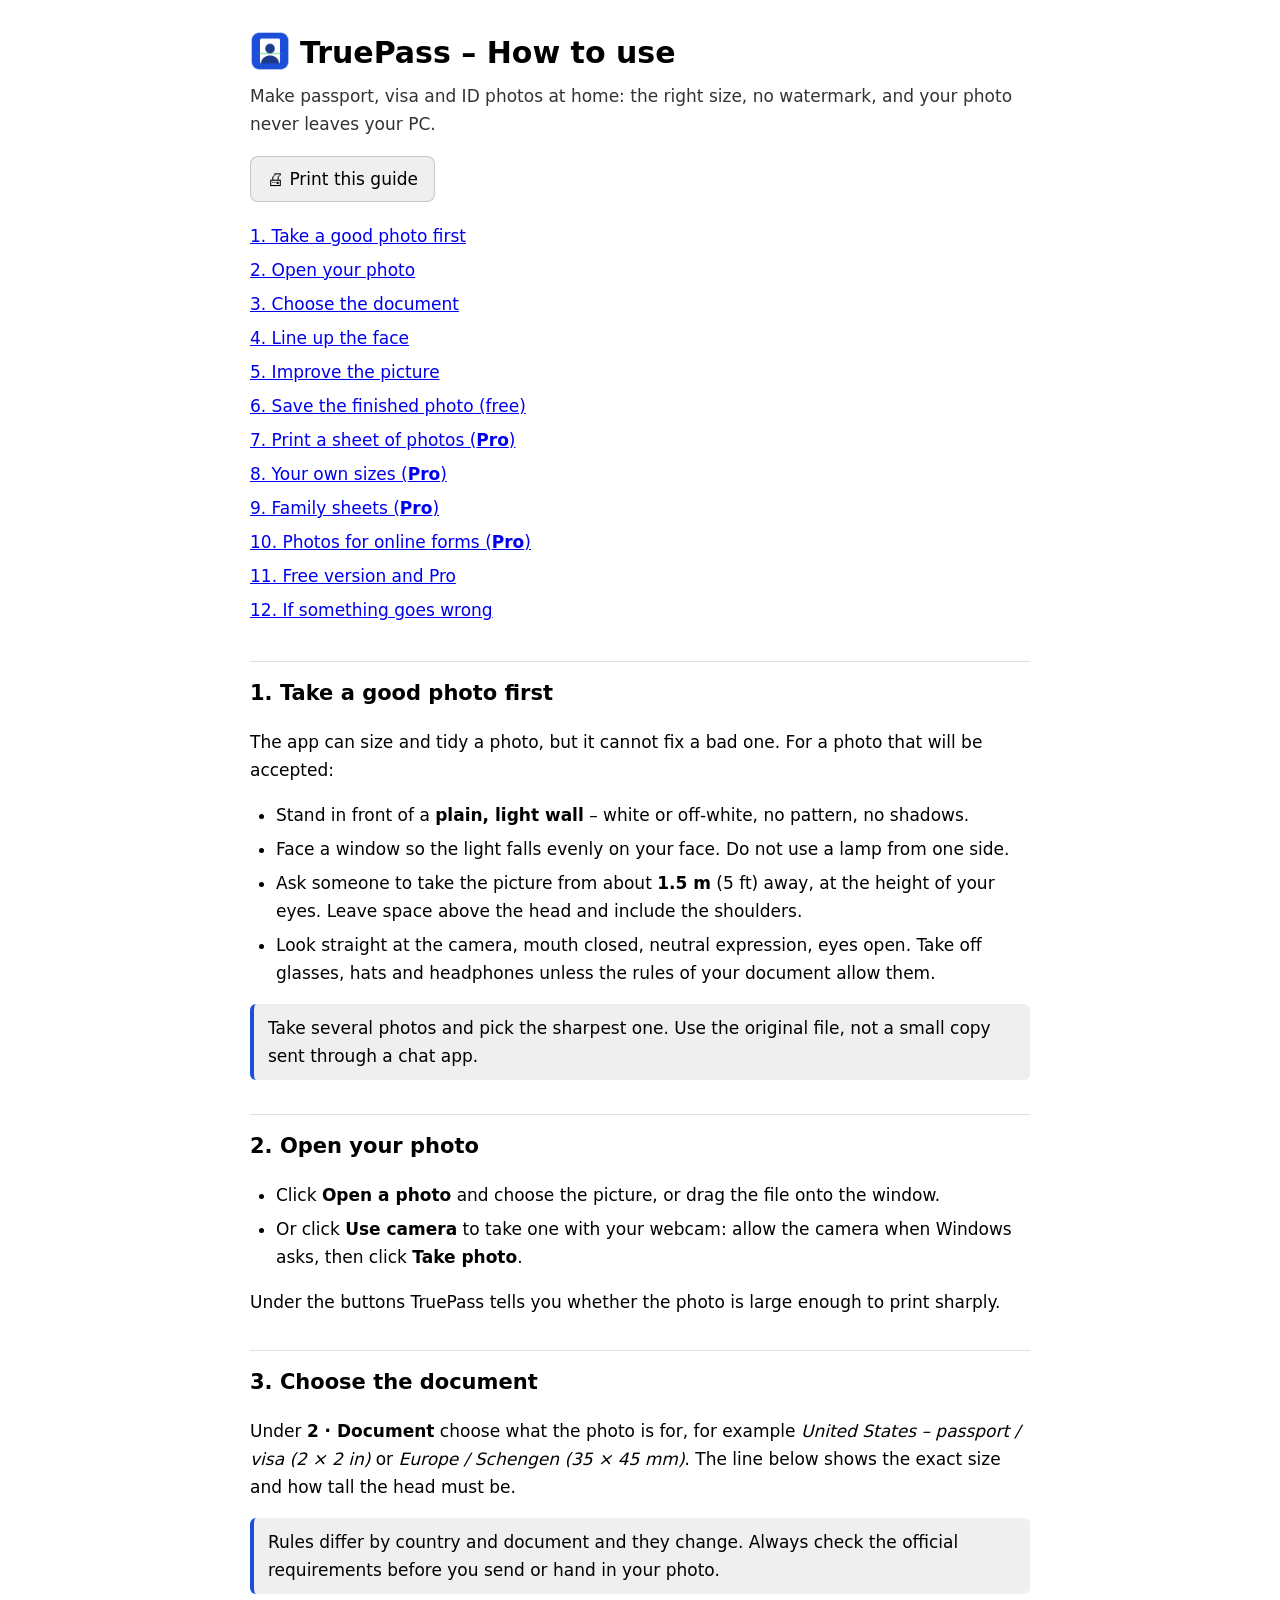
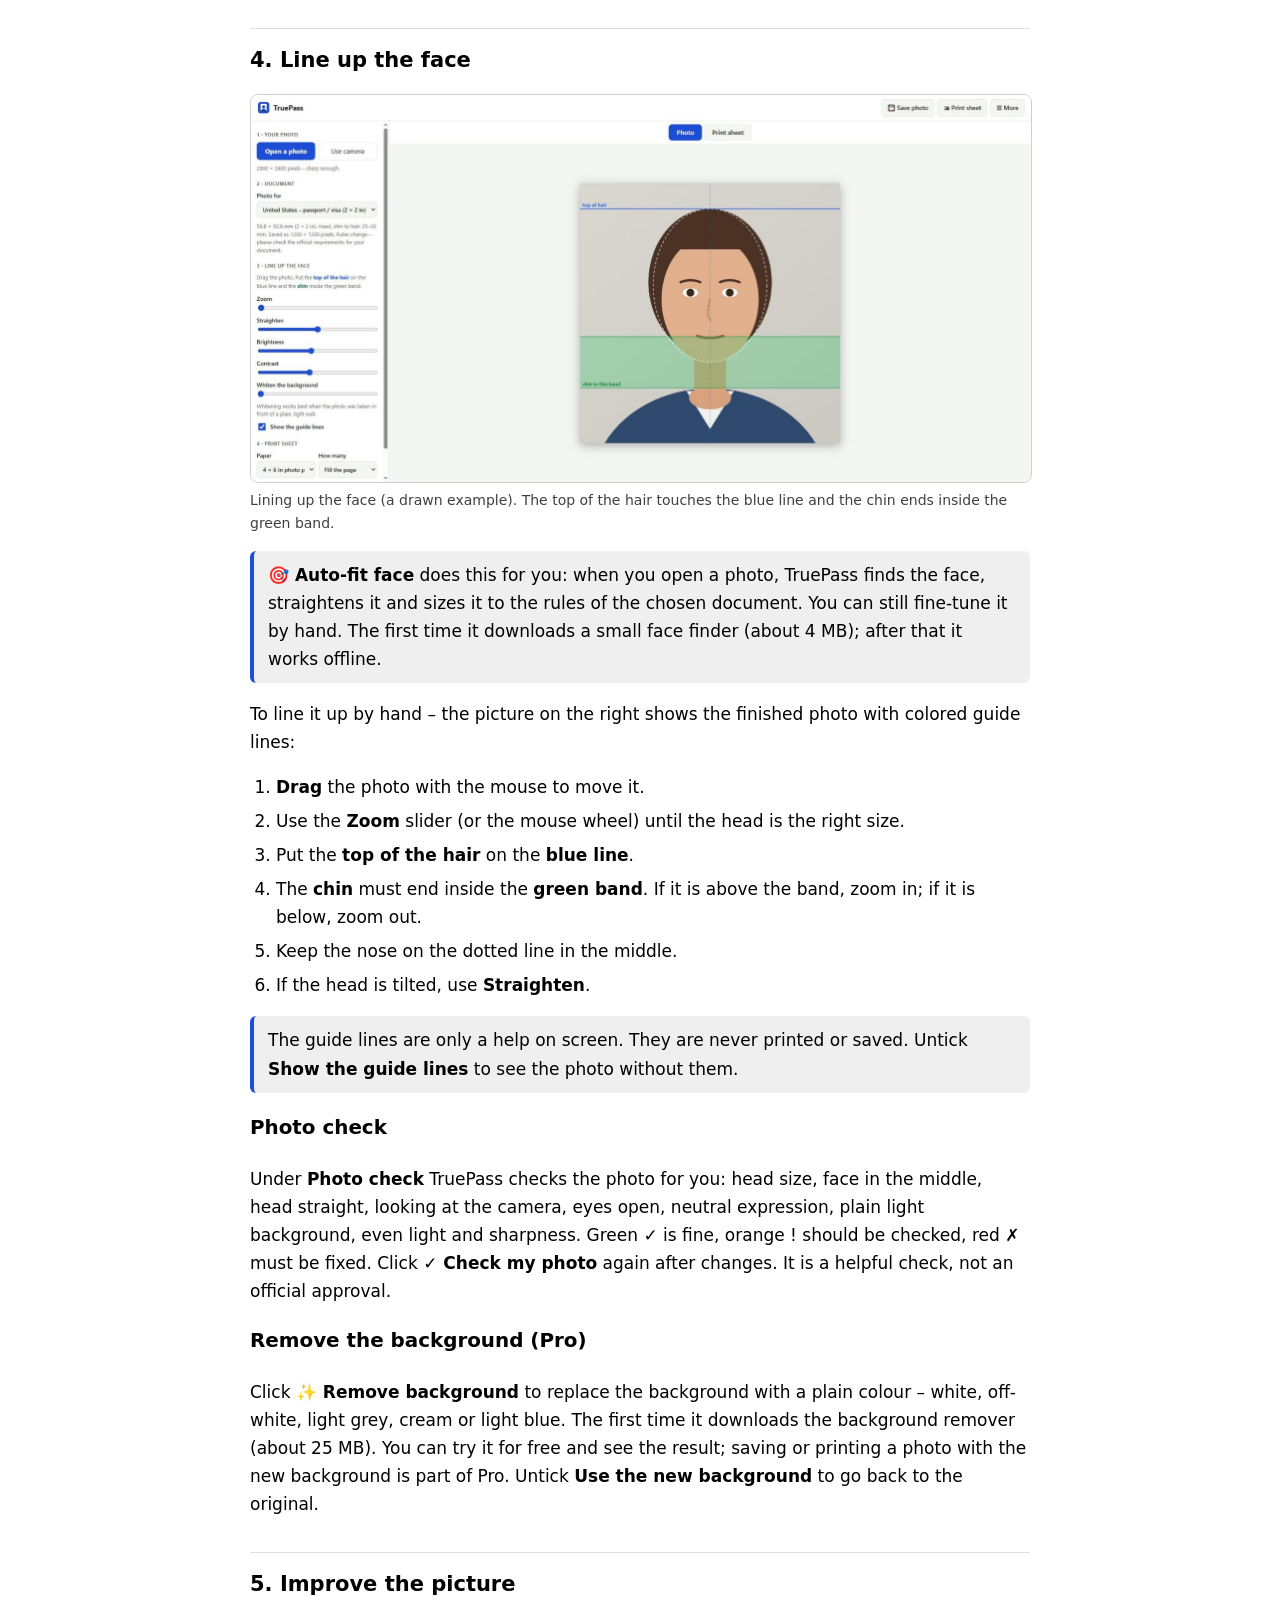
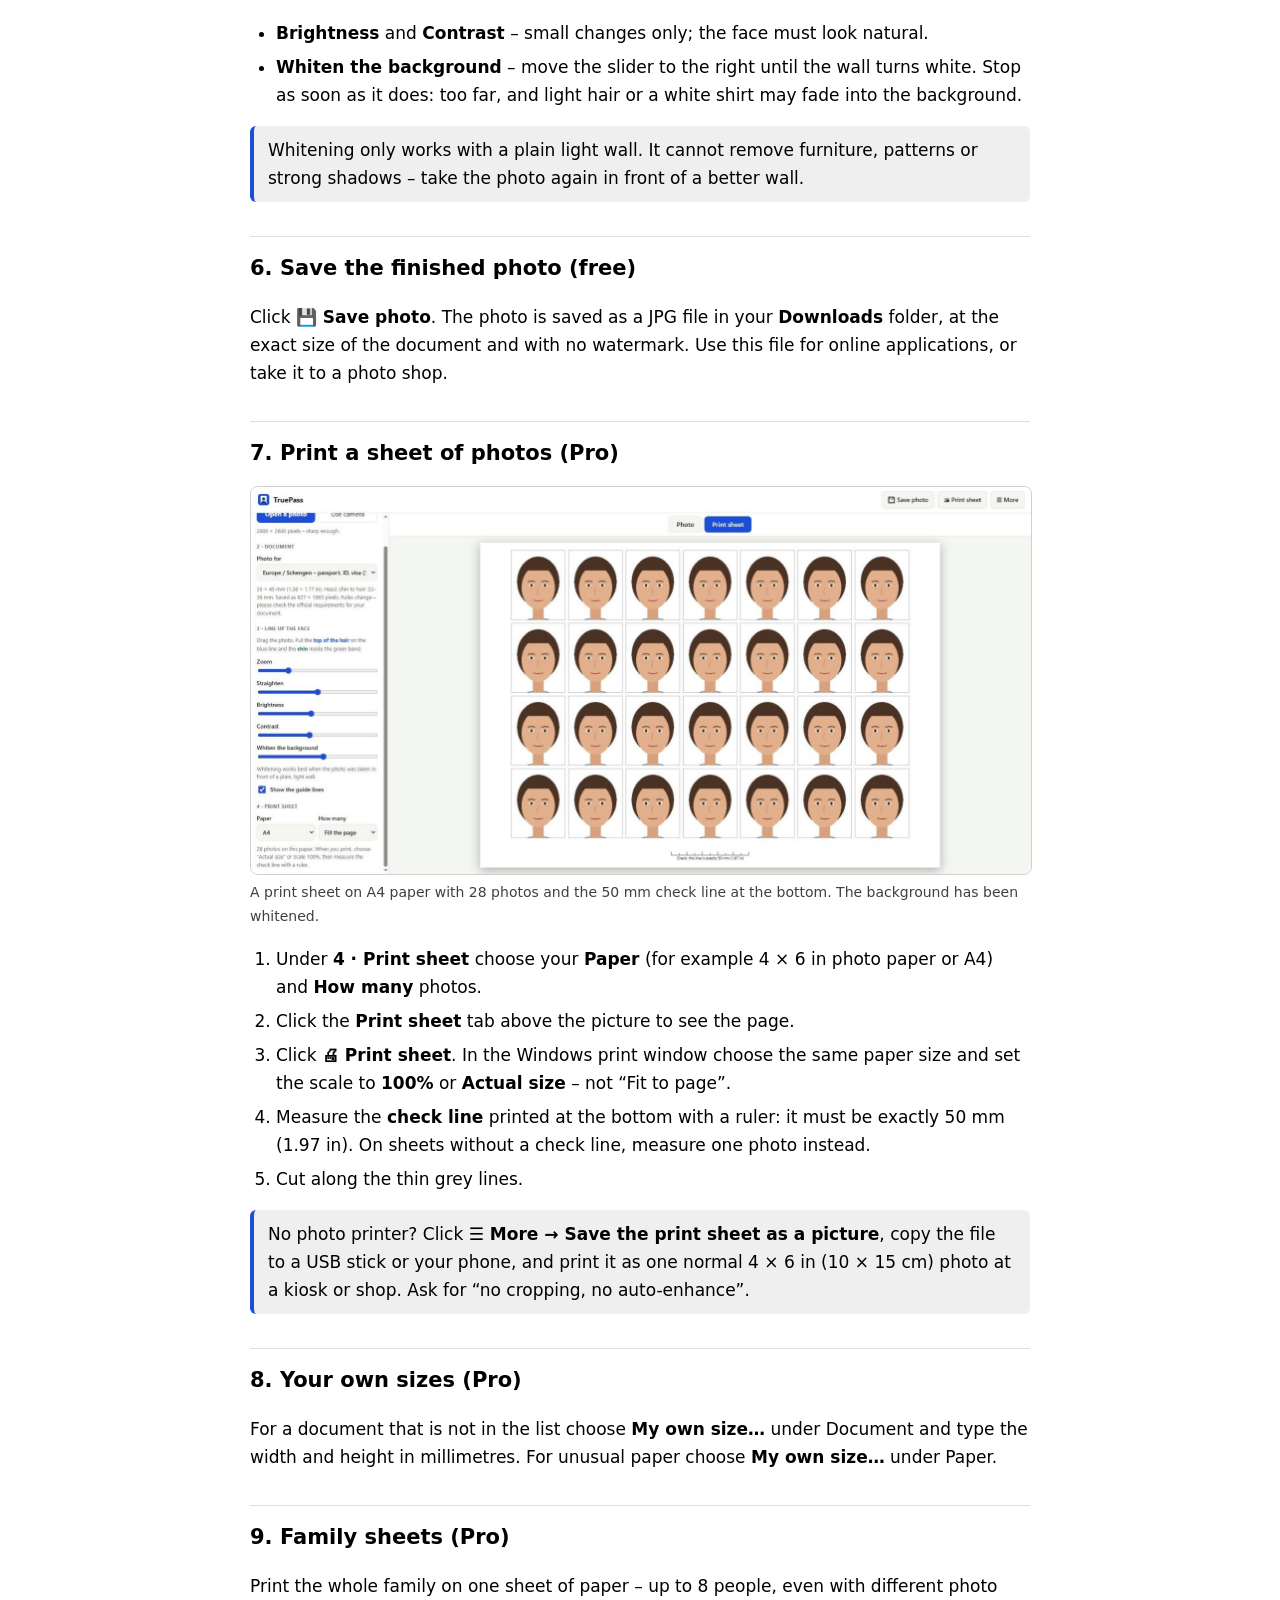
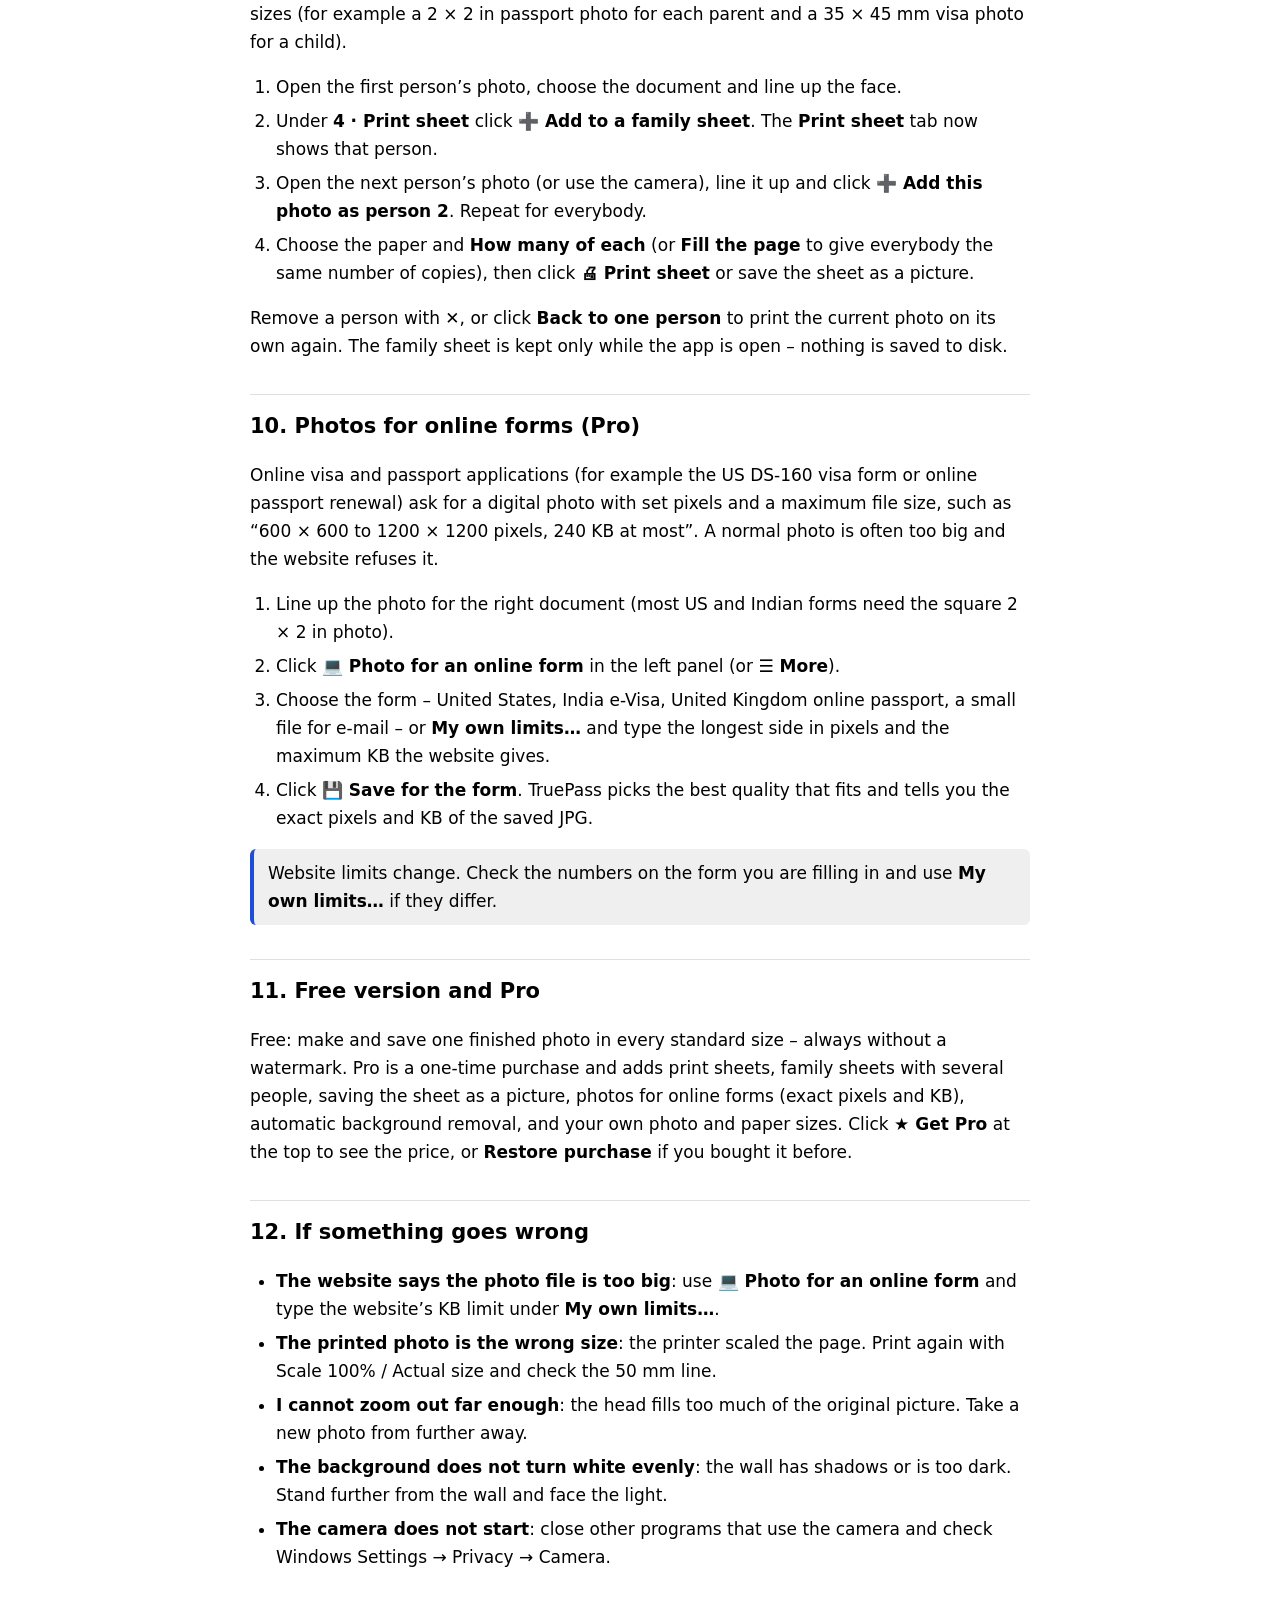
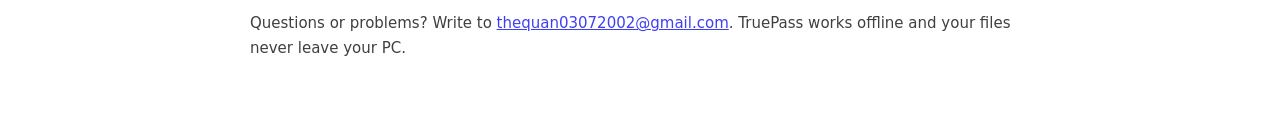
==== commit 64696c9f: "Family sheets, photo for online forms" ====
--- a/help.html
+++ b/help.html
@@ -1 +1 @@
-<!doctype html><html lang="en"><head><meta charset="utf-8"><meta name="viewport" content="width=device-width, initial-scale=1"><title>TruePass – How to use</title><link rel="icon" href="icon-192.png"><style>:root{--a:#1d4ed8;color-scheme:light dark}body{font:17px/1.65 "Segoe UI",system-ui,sans-serif;max-width:780px;margin:0 auto;padding:28px 20px 60px}h1{font-size:30px;margin:0 0 4px}h1 img{vertical-align:-8px;border-radius:8px;margin-right:10px}h2{font-size:21px;margin:34px 0 8px;padding-top:14px;border-top:1px solid #8884}.lead{opacity:.8;margin:0 0 18px}ol,ul{padding-left:26px}li{margin:6px 0}.tip{border-left:4px solid var(--a);background:#8882;padding:10px 14px;border-radius:6px;margin:12px 0}.toc a{display:block;padding:3px 0}kbd{border:1px solid #8886;border-bottom-width:2px;border-radius:5px;padding:1px 6px;font:14px "Segoe UI",sans-serif}.foot{margin-top:40px;opacity:.75;font-size:15px}button{font:inherit;padding:8px 16px;border-radius:8px;border:1px solid #8886;cursor:pointer}@media print{.noprint{display:none}}figure{margin:16px 0}figure img{display:block;max-width:100%;height:auto;border:1px solid #8886;border-radius:8px}figcaption{font-size:14px;opacity:.75;margin-top:6px}</style></head><body><h1><img src="icon-192.png" width="40" height="40" alt="">TruePass – How to use</h1><p class="lead">Make passport, visa and ID photos at home: the right size, no watermark, and your photo never leaves your PC.</p><p class="noprint"><button onclick="print()">🖨 Print this guide</button></p><div class="toc noprint"><a href="#s0">1. Take a good photo first</a><a href="#s1">2. Open your photo</a><a href="#s2">3. Choose the document</a><a href="#s3">4. Line up the face</a><a href="#s4">5. Improve the picture</a><a href="#s5">6. Save the finished photo (free)</a><a href="#s6">7. Print a sheet of photos (<b>Pro</b>)</a><a href="#s7">8. Your own sizes (<b>Pro</b>)</a><a href="#s8">9. Free version and Pro</a><a href="#s9">10. If something goes wrong</a></div><h2 id="s0">1. Take a good photo first</h2><p>The app can size and tidy a photo, but it cannot fix a bad one. For a photo that will be accepted:</p><ul><li>Stand in front of a <b>plain, light wall</b> – white or off-white, no pattern, no shadows.</li><li>Face a window so the light falls evenly on your face. Do not use a lamp from one side.</li><li>Ask someone to take the picture from about <b>1.5 m</b> (5 ft) away, at the height of your eyes. Leave space above the head and include the shoulders.</li><li>Look straight at the camera, mouth closed, neutral expression, eyes open. Take off glasses, hats and headphones unless the rules of your document allow them.</li></ul><p class="tip">Take several photos and pick the sharpest one. Use the original file, not a small copy sent through a chat app.</p><h2 id="s1">2. Open your photo</h2><ul><li>Click <b>Open a photo</b> and choose the picture, or drag the file onto the window.</li><li>Or click <b>Use camera</b> to take one with your webcam: allow the camera when Windows asks, then click <b>Take photo</b>.</li></ul><p>Under the buttons TruePass tells you whether the photo is large enough to print sharply.</p><h2 id="s2">3. Choose the document</h2><p>Under <b>2 · Document</b> choose what the photo is for, for example <i>United States – passport / visa (2 × 2 in)</i> or <i>Europe / Schengen (35 × 45 mm)</i>. The line below shows the exact size and how tall the head must be.</p><p class="tip">Rules differ by country and document and they change. Always check the official requirements before you send or hand in your photo.</p><h2 id="s3">4. Line up the face</h2><figure><img src="help-1.jpg" alt="" loading="lazy"><figcaption>Lining up the face (a drawn example). The top of the hair touches the blue line and the chin ends inside the green band.</figcaption></figure><p class="tip"><b>🎯 Auto-fit face</b> does this for you: when you open a photo, TruePass finds the face, straightens it and sizes it to the rules of the chosen document. You can still fine-tune it by hand. The first time it downloads a small face finder (about 4 MB); after that it works offline.</p><p>To line it up by hand – the picture on the right shows the finished photo with colored guide lines:</p><ol><li><b>Drag</b> the photo with the mouse to move it.</li><li>Use the <b>Zoom</b> slider (or the mouse wheel) until the head is the right size.</li><li>Put the <b>top of the hair</b> on the <b>blue line</b>.</li><li>The <b>chin</b> must end inside the <b>green band</b>. If it is above the band, zoom in; if it is below, zoom out.</li><li>Keep the nose on the dotted line in the middle.</li><li>If the head is tilted, use <b>Straighten</b>.</li></ol><p class="tip">The guide lines are only a help on screen. They are never printed or saved. Untick <b>Show the guide lines</b> to see the photo without them.</p><h3>Photo check</h3><p>Under <b>Photo check</b> TruePass checks the photo for you: head size, face in the middle, head straight, looking at the camera, eyes open, neutral expression, plain light background, even light and sharpness. Green ✓ is fine, orange ! should be checked, red ✗ must be fixed. Click <b>✓ Check my photo</b> again after changes. It is a helpful check, not an official approval.</p><h3>Remove the background (Pro)</h3><p>Click <b>✨ Remove background</b> to replace the background with a plain colour – white, off-white, light grey, cream or light blue. The first time it downloads the background remover (about 25 MB). You can try it for free and see the result; saving or printing a photo with the new background is part of Pro. Untick <b>Use the new background</b> to go back to the original.</p><h2 id="s4">5. Improve the picture</h2><ul><li><b>Brightness</b> and <b>Contrast</b> – small changes only; the face must look natural.</li><li><b>Whiten the background</b> – move the slider to the right until the wall turns white. Stop as soon as it does: too far, and light hair or a white shirt may fade into the background.</li></ul><p class="tip">Whitening only works with a plain light wall. It cannot remove furniture, patterns or strong shadows – take the photo again in front of a better wall.</p><h2 id="s5">6. Save the finished photo (free)</h2><p>Click <b>💾 Save photo</b>. The photo is saved as a JPG file in your <b>Downloads</b> folder, at the exact size of the document and with no watermark. Use this file for online applications, or take it to a photo shop.</p><h2 id="s6">7. Print a sheet of photos (<b>Pro</b>)</h2><figure><img src="help-2.jpg" alt="" loading="lazy"><figcaption>A print sheet on A4 paper with 28 photos and the 50 mm check line at the bottom. The background has been whitened.</figcaption></figure><ol><li>Under <b>4 · Print sheet</b> choose your <b>Paper</b> (for example 4 × 6 in photo paper or A4) and <b>How many</b> photos.</li><li>Click the <b>Print sheet</b> tab above the picture to see the page.</li><li>Click <b>🖨 Print sheet</b>. In the Windows print window choose the same paper size and set the scale to <b>100%</b> or <b>Actual size</b> – not “Fit to page”.</li><li>Measure the <b>check line</b> printed at the bottom with a ruler: it must be exactly 50 mm (1.97 in). On sheets without a check line, measure one photo instead.</li><li>Cut along the thin grey lines.</li></ol><p class="tip">No photo printer? Click <b>☰ More → Save the print sheet as a picture</b>, copy the file to a USB stick or your phone, and print it as one normal 4 × 6 in (10 × 15 cm) photo at a kiosk or shop. Ask for “no cropping, no auto-enhance”.</p><h2 id="s7">8. Your own sizes (<b>Pro</b>)</h2><p>For a document that is not in the list choose <b>My own size…</b> under Document and type the width and height in millimetres. For unusual paper choose <b>My own size…</b> under Paper.</p><h2 id="s8">9. Free version and Pro</h2><p>Free: make and save one finished photo in every standard size – always without a watermark. Pro is a one-time purchase and adds print sheets, saving the sheet as a picture, and your own photo and paper sizes. Click <b>★ Get Pro</b> at the top to see the price, or <b>Restore purchase</b> if you bought it before.</p><h2 id="s9">10. If something goes wrong</h2><ul><li><b>The printed photo is the wrong size</b>: the printer scaled the page. Print again with Scale 100% / Actual size and check the 50 mm line.</li><li><b>I cannot zoom out far enough</b>: the head fills too much of the original picture. Take a new photo from further away.</li><li><b>The background does not turn white evenly</b>: the wall has shadows or is too dark. Stand further from the wall and face the light.</li><li><b>The camera does not start</b>: close other programs that use the camera and check Windows Settings → Privacy → Camera.</li></ul><p class="foot">Questions or problems? Write to <a href="mailto:thequan03072002@gmail.com">thequan03072002@gmail.com</a>. TruePass works offline and your files never leave your PC.</p></body></html>+<!doctype html><html lang="en"><head><meta charset="utf-8"><meta name="viewport" content="width=device-width, initial-scale=1"><title>TruePass – How to use</title><link rel="icon" href="icon-192.png"><style>:root{--a:#1d4ed8;color-scheme:light dark}body{font:17px/1.65 "Segoe UI",system-ui,sans-serif;max-width:780px;margin:0 auto;padding:28px 20px 60px}h1{font-size:30px;margin:0 0 4px}h1 img{vertical-align:-8px;border-radius:8px;margin-right:10px}h2{font-size:21px;margin:34px 0 8px;padding-top:14px;border-top:1px solid #8884}.lead{opacity:.8;margin:0 0 18px}ol,ul{padding-left:26px}li{margin:6px 0}.tip{border-left:4px solid var(--a);background:#8882;padding:10px 14px;border-radius:6px;margin:12px 0}.toc a{display:block;padding:3px 0}kbd{border:1px solid #8886;border-bottom-width:2px;border-radius:5px;padding:1px 6px;font:14px "Segoe UI",sans-serif}.foot{margin-top:40px;opacity:.75;font-size:15px}button{font:inherit;padding:8px 16px;border-radius:8px;border:1px solid #8886;cursor:pointer}@media print{.noprint{display:none}}figure{margin:16px 0}figure img{display:block;max-width:100%;height:auto;border:1px solid #8886;border-radius:8px}figcaption{font-size:14px;opacity:.75;margin-top:6px}</style></head><body><h1><img src="icon-192.png" width="40" height="40" alt="">TruePass – How to use</h1><p class="lead">Make passport, visa and ID photos at home: the right size, no watermark, and your photo never leaves your PC.</p><p class="noprint"><button onclick="print()">🖨 Print this guide</button></p><div class="toc noprint"><a href="#s0">1. Take a good photo first</a><a href="#s1">2. Open your photo</a><a href="#s2">3. Choose the document</a><a href="#s3">4. Line up the face</a><a href="#s4">5. Improve the picture</a><a href="#s5">6. Save the finished photo (free)</a><a href="#s6">7. Print a sheet of photos (<b>Pro</b>)</a><a href="#s7">8. Your own sizes (<b>Pro</b>)</a><a href="#s10">9. Family sheets (<b>Pro</b>)</a><a href="#s11">10. Photos for online forms (<b>Pro</b>)</a><a href="#s8">11. Free version and Pro</a><a href="#s9">12. If something goes wrong</a></div><h2 id="s0">1. Take a good photo first</h2><p>The app can size and tidy a photo, but it cannot fix a bad one. For a photo that will be accepted:</p><ul><li>Stand in front of a <b>plain, light wall</b> – white or off-white, no pattern, no shadows.</li><li>Face a window so the light falls evenly on your face. Do not use a lamp from one side.</li><li>Ask someone to take the picture from about <b>1.5 m</b> (5 ft) away, at the height of your eyes. Leave space above the head and include the shoulders.</li><li>Look straight at the camera, mouth closed, neutral expression, eyes open. Take off glasses, hats and headphones unless the rules of your document allow them.</li></ul><p class="tip">Take several photos and pick the sharpest one. Use the original file, not a small copy sent through a chat app.</p><h2 id="s1">2. Open your photo</h2><ul><li>Click <b>Open a photo</b> and choose the picture, or drag the file onto the window.</li><li>Or click <b>Use camera</b> to take one with your webcam: allow the camera when Windows asks, then click <b>Take photo</b>.</li></ul><p>Under the buttons TruePass tells you whether the photo is large enough to print sharply.</p><h2 id="s2">3. Choose the document</h2><p>Under <b>2 · Document</b> choose what the photo is for, for example <i>United States – passport / visa (2 × 2 in)</i> or <i>Europe / Schengen (35 × 45 mm)</i>. The line below shows the exact size and how tall the head must be.</p><p class="tip">Rules differ by country and document and they change. Always check the official requirements before you send or hand in your photo.</p><h2 id="s3">4. Line up the face</h2><figure><img src="help-1.jpg" alt="" loading="lazy"><figcaption>Lining up the face (a drawn example). The top of the hair touches the blue line and the chin ends inside the green band.</figcaption></figure><p class="tip"><b>🎯 Auto-fit face</b> does this for you: when you open a photo, TruePass finds the face, straightens it and sizes it to the rules of the chosen document. You can still fine-tune it by hand. The first time it downloads a small face finder (about 4 MB); after that it works offline.</p><p>To line it up by hand – the picture on the right shows the finished photo with colored guide lines:</p><ol><li><b>Drag</b> the photo with the mouse to move it.</li><li>Use the <b>Zoom</b> slider (or the mouse wheel) until the head is the right size.</li><li>Put the <b>top of the hair</b> on the <b>blue line</b>.</li><li>The <b>chin</b> must end inside the <b>green band</b>. If it is above the band, zoom in; if it is below, zoom out.</li><li>Keep the nose on the dotted line in the middle.</li><li>If the head is tilted, use <b>Straighten</b>.</li></ol><p class="tip">The guide lines are only a help on screen. They are never printed or saved. Untick <b>Show the guide lines</b> to see the photo without them.</p><h3>Photo check</h3><p>Under <b>Photo check</b> TruePass checks the photo for you: head size, face in the middle, head straight, looking at the camera, eyes open, neutral expression, plain light background, even light and sharpness. Green ✓ is fine, orange ! should be checked, red ✗ must be fixed. Click <b>✓ Check my photo</b> again after changes. It is a helpful check, not an official approval.</p><h3>Remove the background (Pro)</h3><p>Click <b>✨ Remove background</b> to replace the background with a plain colour – white, off-white, light grey, cream or light blue. The first time it downloads the background remover (about 25 MB). You can try it for free and see the result; saving or printing a photo with the new background is part of Pro. Untick <b>Use the new background</b> to go back to the original.</p><h2 id="s4">5. Improve the picture</h2><ul><li><b>Brightness</b> and <b>Contrast</b> – small changes only; the face must look natural.</li><li><b>Whiten the background</b> – move the slider to the right until the wall turns white. Stop as soon as it does: too far, and light hair or a white shirt may fade into the background.</li></ul><p class="tip">Whitening only works with a plain light wall. It cannot remove furniture, patterns or strong shadows – take the photo again in front of a better wall.</p><h2 id="s5">6. Save the finished photo (free)</h2><p>Click <b>💾 Save photo</b>. The photo is saved as a JPG file in your <b>Downloads</b> folder, at the exact size of the document and with no watermark. Use this file for online applications, or take it to a photo shop.</p><h2 id="s6">7. Print a sheet of photos (<b>Pro</b>)</h2><figure><img src="help-2.jpg" alt="" loading="lazy"><figcaption>A print sheet on A4 paper with 28 photos and the 50 mm check line at the bottom. The background has been whitened.</figcaption></figure><ol><li>Under <b>4 · Print sheet</b> choose your <b>Paper</b> (for example 4 × 6 in photo paper or A4) and <b>How many</b> photos.</li><li>Click the <b>Print sheet</b> tab above the picture to see the page.</li><li>Click <b>🖨 Print sheet</b>. In the Windows print window choose the same paper size and set the scale to <b>100%</b> or <b>Actual size</b> – not “Fit to page”.</li><li>Measure the <b>check line</b> printed at the bottom with a ruler: it must be exactly 50 mm (1.97 in). On sheets without a check line, measure one photo instead.</li><li>Cut along the thin grey lines.</li></ol><p class="tip">No photo printer? Click <b>☰ More → Save the print sheet as a picture</b>, copy the file to a USB stick or your phone, and print it as one normal 4 × 6 in (10 × 15 cm) photo at a kiosk or shop. Ask for “no cropping, no auto-enhance”.</p><h2 id="s7">8. Your own sizes (<b>Pro</b>)</h2><p>For a document that is not in the list choose <b>My own size…</b> under Document and type the width and height in millimetres. For unusual paper choose <b>My own size…</b> under Paper.</p><h2 id="s10">9. Family sheets (<b>Pro</b>)</h2><p>Print the whole family on one sheet of paper – up to 8 people, even with different photo sizes (for example a 2 × 2 in passport photo for each parent and a 35 × 45 mm visa photo for a child).</p><ol><li>Open the first person’s photo, choose the document and line up the face.</li><li>Under <b>4 · Print sheet</b> click <b>➕ Add to a family sheet</b>. The <b>Print sheet</b> tab now shows that person.</li><li>Open the next person’s photo (or use the camera), line it up and click <b>➕ Add this photo as person 2</b>. Repeat for everybody.</li><li>Choose the paper and <b>How many of each</b> (or <b>Fill the page</b> to give everybody the same number of copies), then click <b>🖨 Print sheet</b> or save the sheet as a picture.</li></ol><p>Remove a person with <b>✕</b>, or click <b>Back to one person</b> to print the current photo on its own again. The family sheet is kept only while the app is open – nothing is saved to disk.</p><h2 id="s11">10. Photos for online forms (<b>Pro</b>)</h2><p>Online visa and passport applications (for example the US DS-160 visa form or online passport renewal) ask for a digital photo with set pixels and a maximum file size, such as “600 × 600 to 1200 × 1200 pixels, 240 KB at most”. A normal photo is often too big and the website refuses it.</p><ol><li>Line up the photo for the right document (most US and Indian forms need the square 2 × 2 in photo).</li><li>Click <b>💻 Photo for an online form</b> in the left panel (or <b>☰ More</b>).</li><li>Choose the form – United States, India e-Visa, United Kingdom online passport, a small file for e-mail – or <b>My own limits…</b> and type the longest side in pixels and the maximum KB the website gives.</li><li>Click <b>💾 Save for the form</b>. TruePass picks the best quality that fits and tells you the exact pixels and KB of the saved JPG.</li></ol><p class="tip">Website limits change. Check the numbers on the form you are filling in and use <b>My own limits…</b> if they differ.</p><h2 id="s8">11. Free version and Pro</h2><p>Free: make and save one finished photo in every standard size – always without a watermark. Pro is a one-time purchase and adds print sheets, family sheets with several people, saving the sheet as a picture, photos for online forms (exact pixels and KB), automatic background removal, and your own photo and paper sizes. Click <b>★ Get Pro</b> at the top to see the price, or <b>Restore purchase</b> if you bought it before.</p><h2 id="s9">12. If something goes wrong</h2><ul><li><b>The website says the photo file is too big</b>: use <b>💻 Photo for an online form</b> and type the website’s KB limit under <b>My own limits…</b>.</li><li><b>The printed photo is the wrong size</b>: the printer scaled the page. Print again with Scale 100% / Actual size and check the 50 mm line.</li><li><b>I cannot zoom out far enough</b>: the head fills too much of the original picture. Take a new photo from further away.</li><li><b>The background does not turn white evenly</b>: the wall has shadows or is too dark. Stand further from the wall and face the light.</li><li><b>The camera does not start</b>: close other programs that use the camera and check Windows Settings → Privacy → Camera.</li></ul><p class="foot">Questions or problems? Write to <a href="mailto:thequan03072002@gmail.com">thequan03072002@gmail.com</a>. TruePass works offline and your files never leave your PC.</p></body></html>
